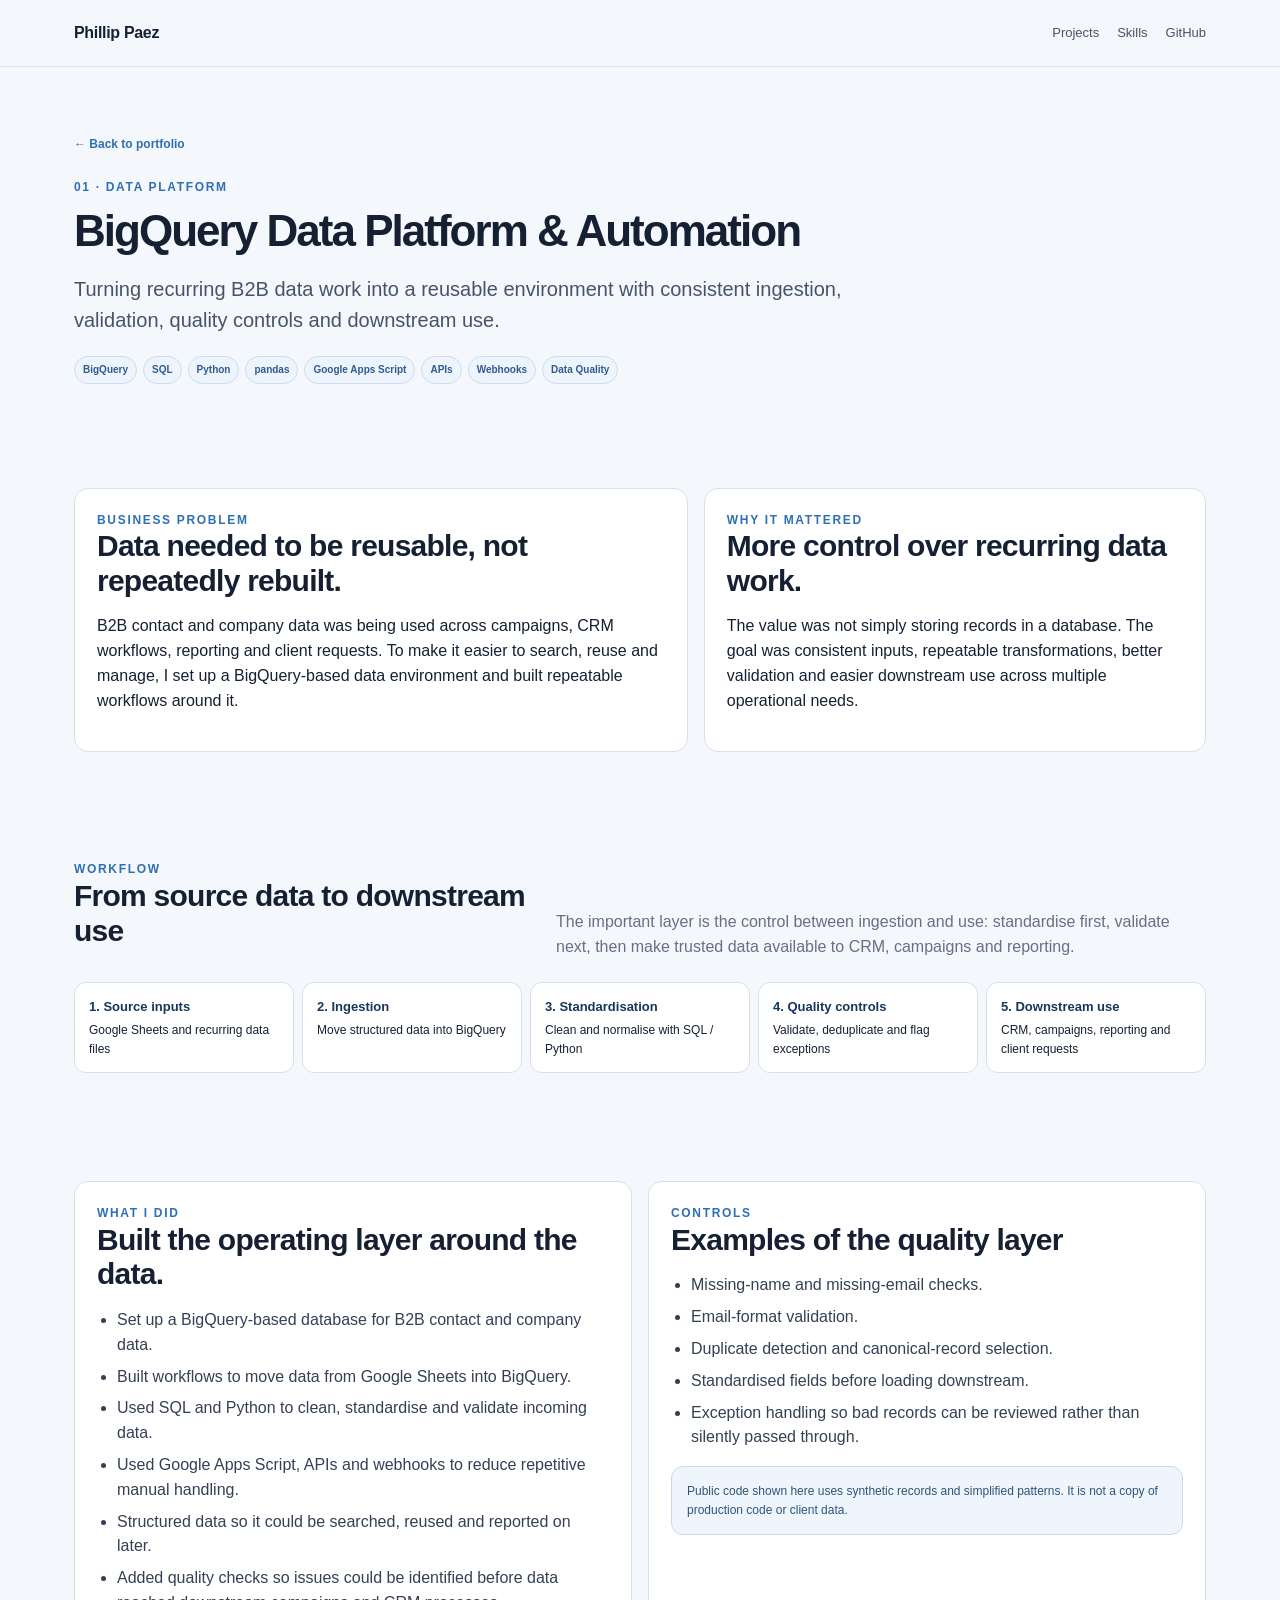
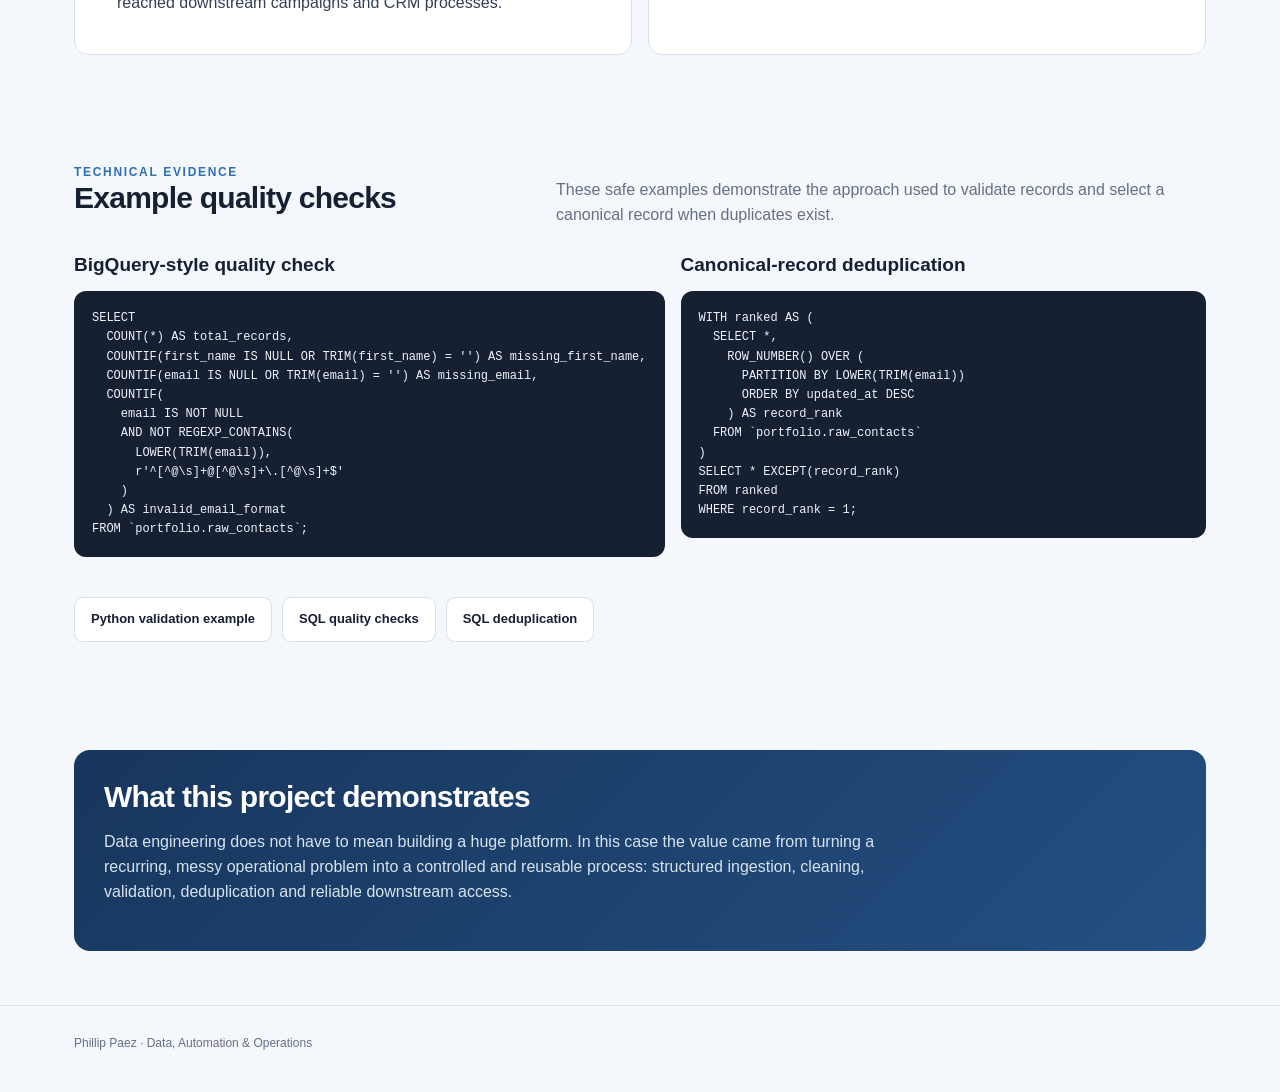
==== projects/bigquery/index.html @ 2ca83b8f "Build unified public data and automation portfolio" ====
<!doctype html><html lang="en"><head><meta charset="utf-8"><meta name="viewport" content="width=device-width,initial-scale=1"><meta name="description" content="BigQuery Data Platform & Automation case study by Phillip Paez."><title>BigQuery Data Platform & Automation | Phillip Paez</title><link rel="stylesheet" href="../../assets/style.css"></head><body><nav class="nav"><div class="wrap nav-inner"><a class="brand" href="../../">Phillip Paez</a><div class="nav-links"><a href="../../#projects">Projects</a><a href="../../#skills">Skills</a><a href="https://github.com/papdiaz-fraxie">GitHub</a></div></div></nav><main><section class="case-hero"><div class="wrap"><a class="back" href="../../">← Back to portfolio</a><div class="eyebrow" style="margin-top:22px">01 · Data Platform</div><h1>BigQuery Data Platform & Automation</h1><p class="lead">Turning recurring B2B data work into a reusable environment with consistent ingestion, validation, quality controls and downstream use.</p><div class="tags"><span class="tag">BigQuery</span><span class="tag">SQL</span><span class="tag">Python</span><span class="tag">pandas</span><span class="tag">Google Apps Script</span><span class="tag">APIs</span><span class="tag">Webhooks</span><span class="tag">Data Quality</span></div></div></section><section class="section"><div class="wrap"><div class="case-grid"><div class="case-card"><div class="eyebrow">Business problem</div><h2>Data needed to be reusable, not repeatedly rebuilt.</h2><p>B2B contact and company data was being used across campaigns, CRM workflows, reporting and client requests. To make it easier to search, reuse and manage, I set up a BigQuery-based data environment and built repeatable workflows around it.</p></div><div class="case-card"><div class="eyebrow">Why it mattered</div><h2>More control over recurring data work.</h2><p>The value was not simply storing records in a database. The goal was consistent inputs, repeatable transformations, better validation and easier downstream use across multiple operational needs.</p></div></div></div></section><section class="section"><div class="wrap"><div class="section-head"><div><div class="eyebrow">Workflow</div><h2>From source data to downstream use</h2></div><p>The important layer is the control between ingestion and use: standardise first, validate next, then make trusted data available to CRM, campaigns and reporting.</p></div><div class="workflow"><div class="step"><b>1. Source inputs</b>Google Sheets and recurring data files</div><div class="step"><b>2. Ingestion</b>Move structured data into BigQuery</div><div class="step"><b>3. Standardisation</b>Clean and normalise with SQL / Python</div><div class="step"><b>4. Quality controls</b>Validate, deduplicate and flag exceptions</div><div class="step"><b>5. Downstream use</b>CRM, campaigns, reporting and client requests</div></div></div></section><section class="section"><div class="wrap"><div class="two-col"><div class="case-card"><div class="eyebrow">What I did</div><h2>Built the operating layer around the data.</h2><ul class="bullets"><li>Set up a BigQuery-based database for B2B contact and company data.</li><li>Built workflows to move data from Google Sheets into BigQuery.</li><li>Used SQL and Python to clean, standardise and validate incoming data.</li><li>Used Google Apps Script, APIs and webhooks to reduce repetitive manual handling.</li><li>Structured data so it could be searched, reused and reported on later.</li><li>Added quality checks so issues could be identified before data reached downstream campaigns and CRM processes.</li></ul></div><div class="case-card"><div class="eyebrow">Controls</div><h2>Examples of the quality layer</h2><ul class="bullets"><li>Missing-name and missing-email checks.</li><li>Email-format validation.</li><li>Duplicate detection and canonical-record selection.</li><li>Standardised fields before loading downstream.</li><li>Exception handling so bad records can be reviewed rather than silently passed through.</li></ul><div class="note">Public code shown here uses synthetic records and simplified patterns. It is not a copy of production code or client data.</div></div></div></div></section><section class="section"><div class="wrap"><div class="section-head"><div><div class="eyebrow">Technical evidence</div><h2>Example quality checks</h2></div><p>These safe examples demonstrate the approach used to validate records and select a canonical record when duplicates exist.</p></div><div class="two-col"><div><h3>BigQuery-style quality check</h3><pre class="codebox">SELECT
  COUNT(*) AS total_records,
  COUNTIF(first_name IS NULL OR TRIM(first_name) = '') AS missing_first_name,
  COUNTIF(email IS NULL OR TRIM(email) = '') AS missing_email,
  COUNTIF(
    email IS NOT NULL
    AND NOT REGEXP_CONTAINS(
      LOWER(TRIM(email)),
      r'^[^@\s]+@[^@\s]+\.[^@\s]+$'
    )
  ) AS invalid_email_format
FROM `portfolio.raw_contacts`;</pre></div><div><h3>Canonical-record deduplication</h3><pre class="codebox">WITH ranked AS (
  SELECT *,
    ROW_NUMBER() OVER (
      PARTITION BY LOWER(TRIM(email))
      ORDER BY updated_at DESC
    ) AS record_rank
  FROM `portfolio.raw_contacts`
)
SELECT * EXCEPT(record_rank)
FROM ranked
WHERE record_rank = 1;</pre></div></div><div class="actions"><a class="btn" href="../../code/bigquery/validate_contacts.py">Python validation example</a><a class="btn" href="../../code/bigquery/quality_checks.sql">SQL quality checks</a><a class="btn" href="../../code/bigquery/deduplication.sql">SQL deduplication</a></div></div></section><section class="section"><div class="wrap"><div class="banner"><h2>What this project demonstrates</h2><p>Data engineering does not have to mean building a huge platform. In this case the value came from turning a recurring, messy operational problem into a controlled and reusable process: structured ingestion, cleaning, validation, deduplication and reliable downstream access.</p></div></div></section></main><footer class="footer"><div class="wrap">Phillip Paez · Data, Automation & Operations</div></footer></body></html>
---- assets/style.css ----
:root{--bg:#f4f7fb;--card:#ffffff;--ink:#152033;--muted:#667085;--line:#d9e0e8;--navy:#17365d;--blue:#2f6fb3;--blue-soft:#edf4fb;--green:#177a5b;--shadow:0 10px 30px rgba(16,24,40,.07)}*{box-sizing:border-box}html{scroll-behavior:smooth}body{margin:0;background:var(--bg);color:var(--ink);font-family:Segoe UI,Inter,Arial,sans-serif;line-height:1.55}a{color:inherit}.wrap{max-width:1180px;margin:0 auto;padding:0 24px}.nav{position:sticky;top:0;z-index:20;background:rgba(244,247,251,.94);backdrop-filter:blur(12px);border-bottom:1px solid rgba(217,224,232,.9)}.nav-inner{height:66px;display:flex;align-items:center;justify-content:space-between;gap:18px}.brand{text-decoration:none;font-weight:800;letter-spacing:-.02em}.nav-links{display:flex;gap:18px;align-items:center;font-size:13px;color:#475467}.nav-links a{text-decoration:none}.nav-links a:hover{color:var(--navy)}.hero{padding:82px 0 54px}.eyebrow{font-size:12px;font-weight:800;letter-spacing:.14em;text-transform:uppercase;color:var(--blue)}h1{font-size:56px;line-height:1.04;letter-spacing:-.045em;margin:12px 0 18px;max-width:880px}h2{font-size:30px;line-height:1.15;letter-spacing:-.025em;margin:0 0 12px}h3{font-size:19px;margin:0 0 8px}.lead{font-size:20px;color:#475467;max-width:830px}.muted{color:var(--muted)}.actions{display:flex;gap:10px;flex-wrap:wrap;margin-top:28px}.btn{display:inline-flex;align-items:center;justify-content:center;gap:8px;padding:11px 16px;border-radius:9px;border:1px solid var(--line);background:#fff;text-decoration:none;font-size:13px;font-weight:750}.btn.primary{background:var(--navy);border-color:var(--navy);color:#fff}.btn:hover{transform:translateY(-1px)}.stats{display:grid;grid-template-columns:repeat(3,1fr);gap:12px;margin:36px 0 0}.stat{background:#fff;border:1px solid var(--line);border-radius:12px;padding:18px}.stat strong{font-size:28px;display:block;letter-spacing:-.03em}.stat span{font-size:12px;color:var(--muted)}.section{padding:54px 0}.section-head{display:flex;justify-content:space-between;gap:24px;align-items:end;margin-bottom:22px}.section-head p{max-width:650px;margin:0;color:var(--muted)}.grid-3{display:grid;grid-template-columns:repeat(3,1fr);gap:16px}.project{background:var(--card);border:1px solid var(--line);border-radius:15px;padding:23px;box-shadow:var(--shadow);display:flex;flex-direction:column;min-height:320px}.project .num{font-size:11px;font-weight:800;color:var(--blue);letter-spacing:.11em}.project p{font-size:14px;color:#475467}.tags{display:flex;gap:6px;flex-wrap:wrap;margin:12px 0 16px}.tag{font-size:10px;font-weight:750;background:var(--blue-soft);color:#315b90;border:1px solid #cedded;border-radius:999px;padding:5px 8px}.project-actions{display:flex;gap:8px;flex-wrap:wrap;margin-top:auto}.card{background:#fff;border:1px solid var(--line);border-radius:14px;padding:22px}.skills{display:grid;grid-template-columns:repeat(4,1fr);gap:12px}.skills h3{font-size:14px}.skills p{font-size:12px;color:var(--muted);margin-bottom:0}.banner{background:linear-gradient(135deg,#17365d,#244f82);color:#fff;border-radius:16px;padding:30px}.banner p{color:#d8e3f0;max-width:780px}.footer{border-top:1px solid var(--line);padding:28px 0 40px;color:var(--muted);font-size:12px}.case-hero{padding:64px 0 34px}.case-hero h1{font-size:44px;max-width:950px}.case-grid{display:grid;grid-template-columns:1.1fr .9fr;gap:16px}.case-card{background:#fff;border:1px solid var(--line);border-radius:14px;padding:22px}.case-card p:first-child{margin-top:0}.workflow{display:grid;grid-template-columns:repeat(5,1fr);gap:8px;margin-top:16px}.step{background:#fff;border:1px solid var(--line);border-radius:12px;padding:14px;font-size:12px}.step b{display:block;color:var(--navy);font-size:13px;margin-bottom:4px}.arrow{display:none}.bullets{padding-left:20px;color:#344054}.bullets li{margin:7px 0}.codebox{background:#172033;color:#eef4fb;border-radius:12px;padding:18px;overflow:auto;font:12px/1.6 Consolas,Monaco,monospace;white-space:pre}.note{background:#eef5fc;border:1px solid #c9daec;color:#315477;border-radius:12px;padding:15px;font-size:12px}.data-table{width:100%;border-collapse:collapse;font-size:13px}.data-table th,.data-table td{padding:9px 10px;border-bottom:1px solid #edf0f3;text-align:left}.data-table th{font-size:11px;color:var(--muted);text-transform:uppercase;letter-spacing:.04em}.data-table td:last-child,.data-table th:last-child{text-align:right}.two-col{display:grid;grid-template-columns:1fr 1fr;gap:16px}.metric-row{display:grid;grid-template-columns:repeat(3,1fr);gap:10px}.metric{border:1px solid var(--line);border-radius:12px;padding:16px;background:#fff}.metric strong{display:block;font-size:25px}.metric span{font-size:11px;color:var(--muted)}details{background:#fff;border:1px solid var(--line);border-radius:12px;padding:14px 16px}summary{cursor:pointer;font-weight:750}.back{font-size:12px;color:var(--blue);text-decoration:none;font-weight:750}.link-list{display:flex;gap:8px;flex-wrap:wrap}@media(max-width:900px){h1{font-size:44px}.grid-3,.skills,.workflow{grid-template-columns:1fr 1fr}.case-grid,.two-col{grid-template-columns:1fr}.stats{grid-template-columns:1fr 1fr 1fr}}@media(max-width:620px){.wrap{padding:0 15px}.nav-links{gap:10px;font-size:11px}.hero{padding:54px 0 36px}h1{font-size:38px}.lead{font-size:17px}.grid-3,.skills,.workflow,.stats,.metric-row{grid-template-columns:1fr}.section{padding:38px 0}.case-hero h1{font-size:35px}.project{min-height:auto}.section-head{display:block}.section-head p{margin-top:8px}}
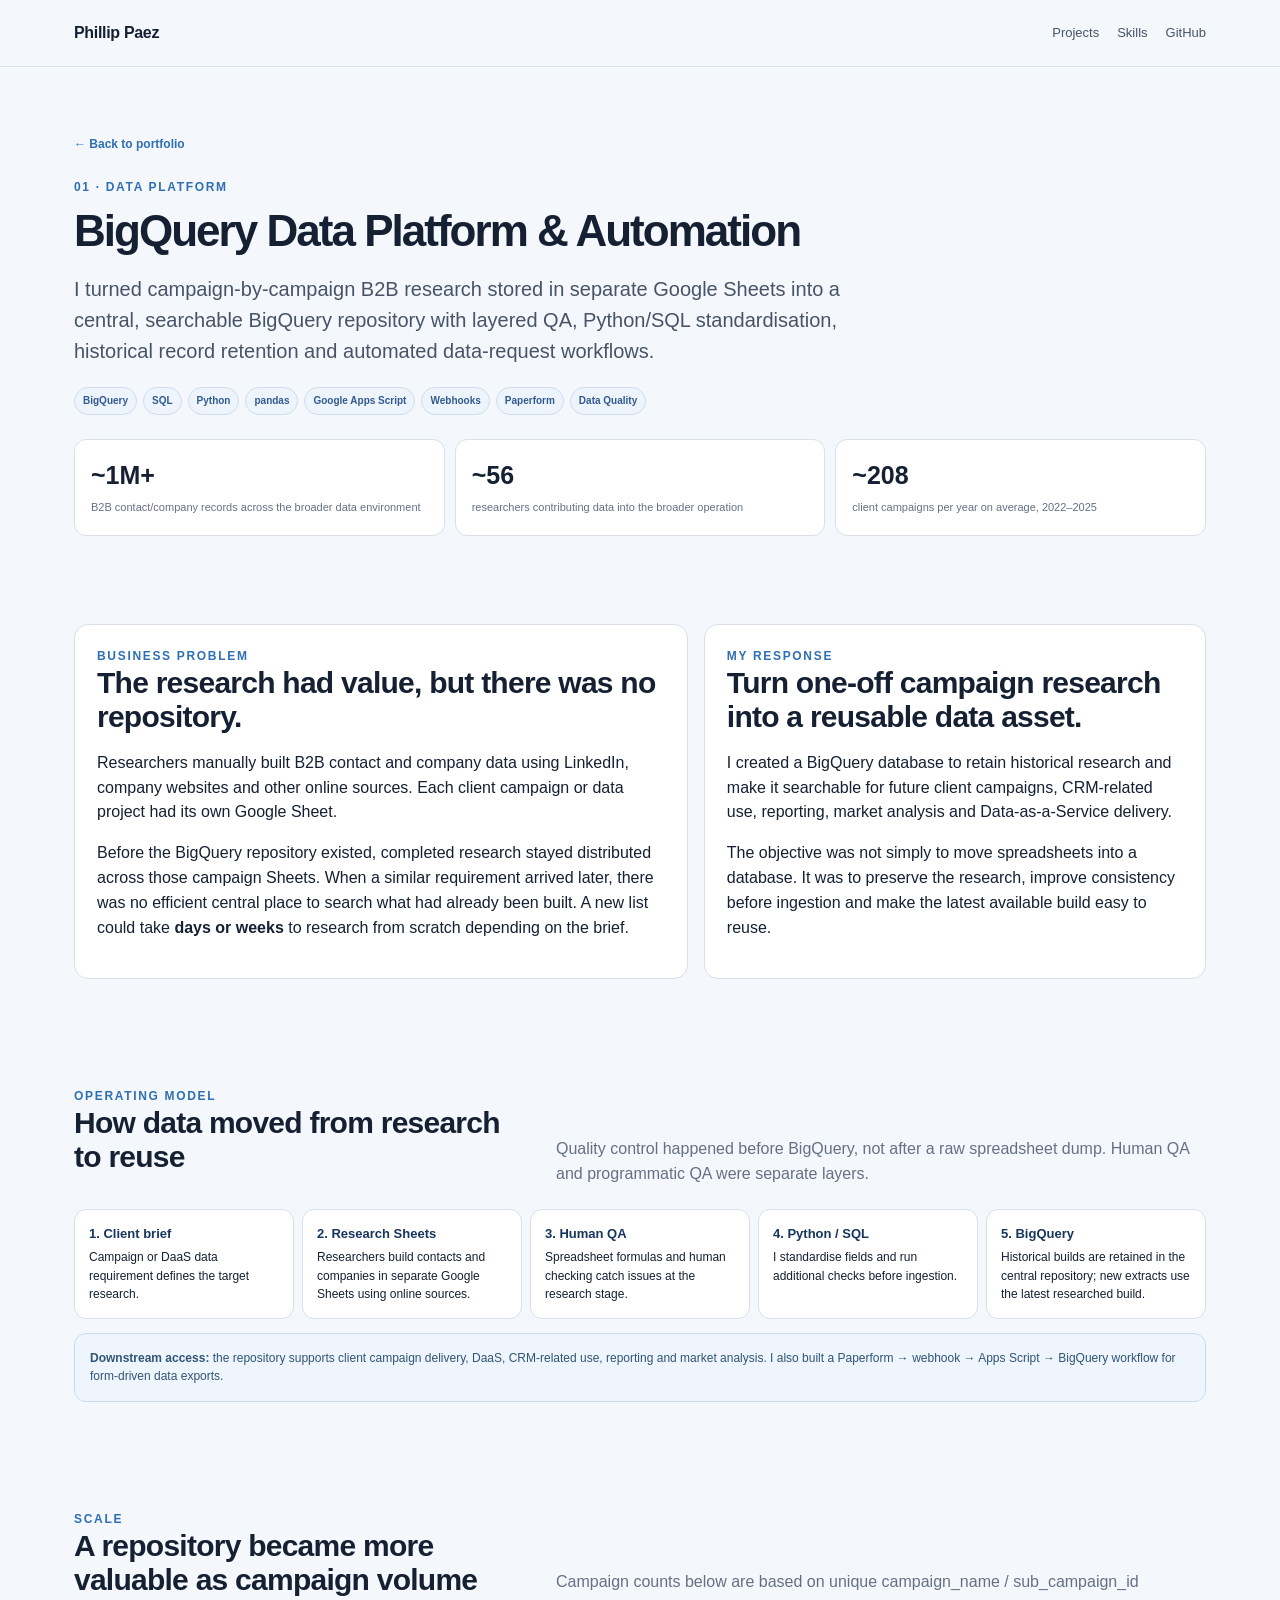
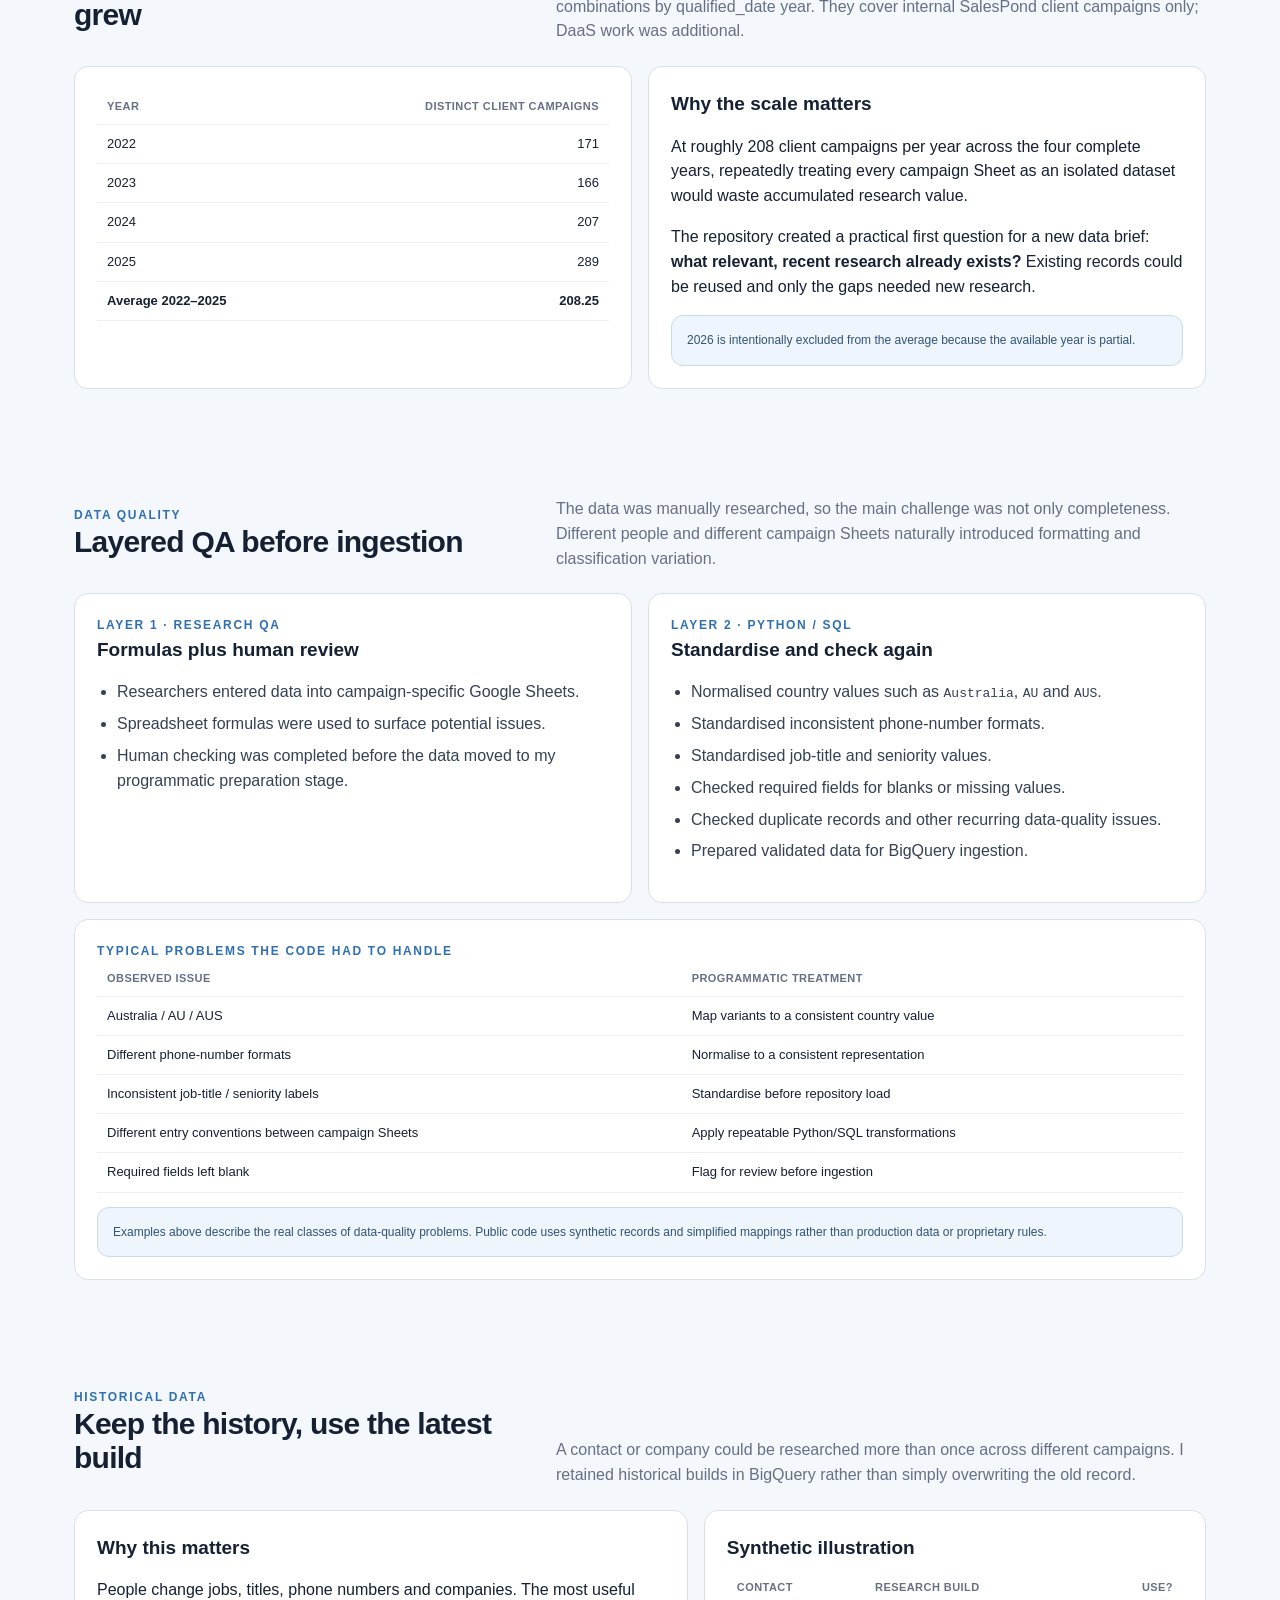
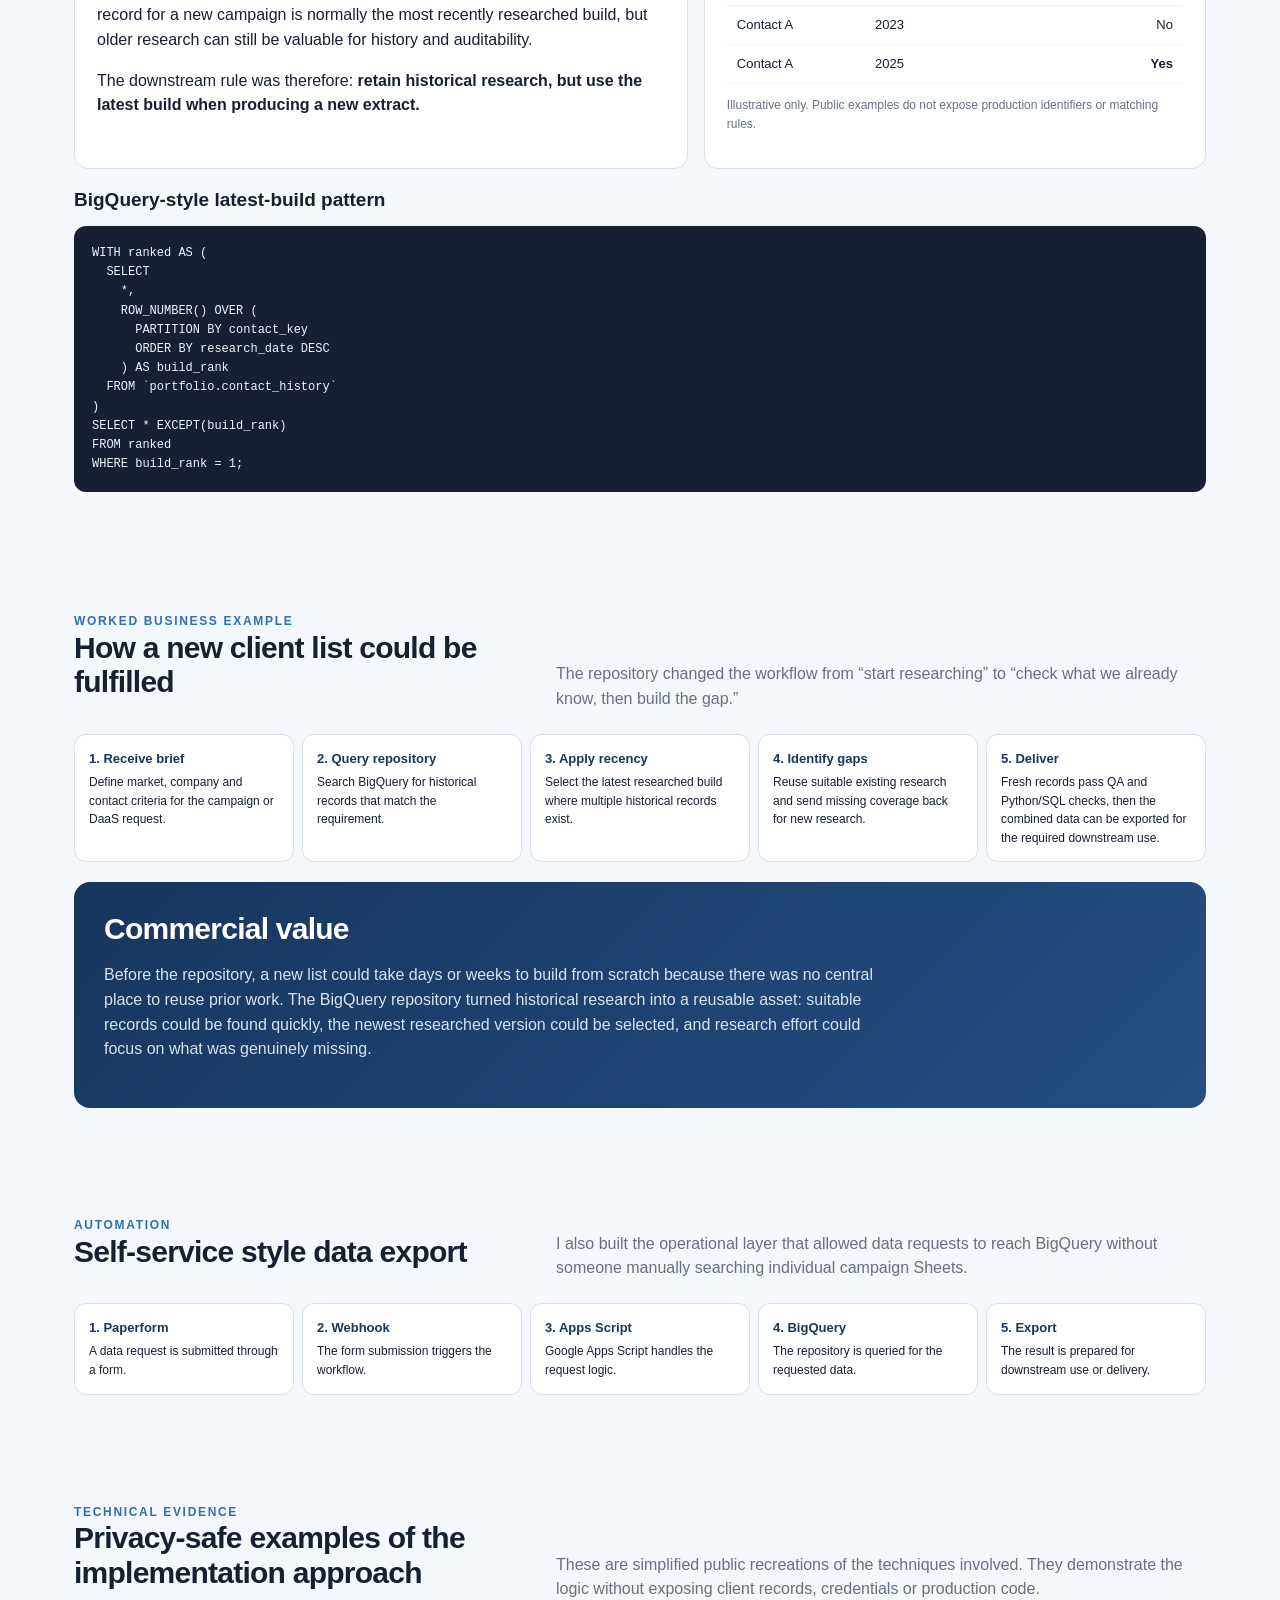
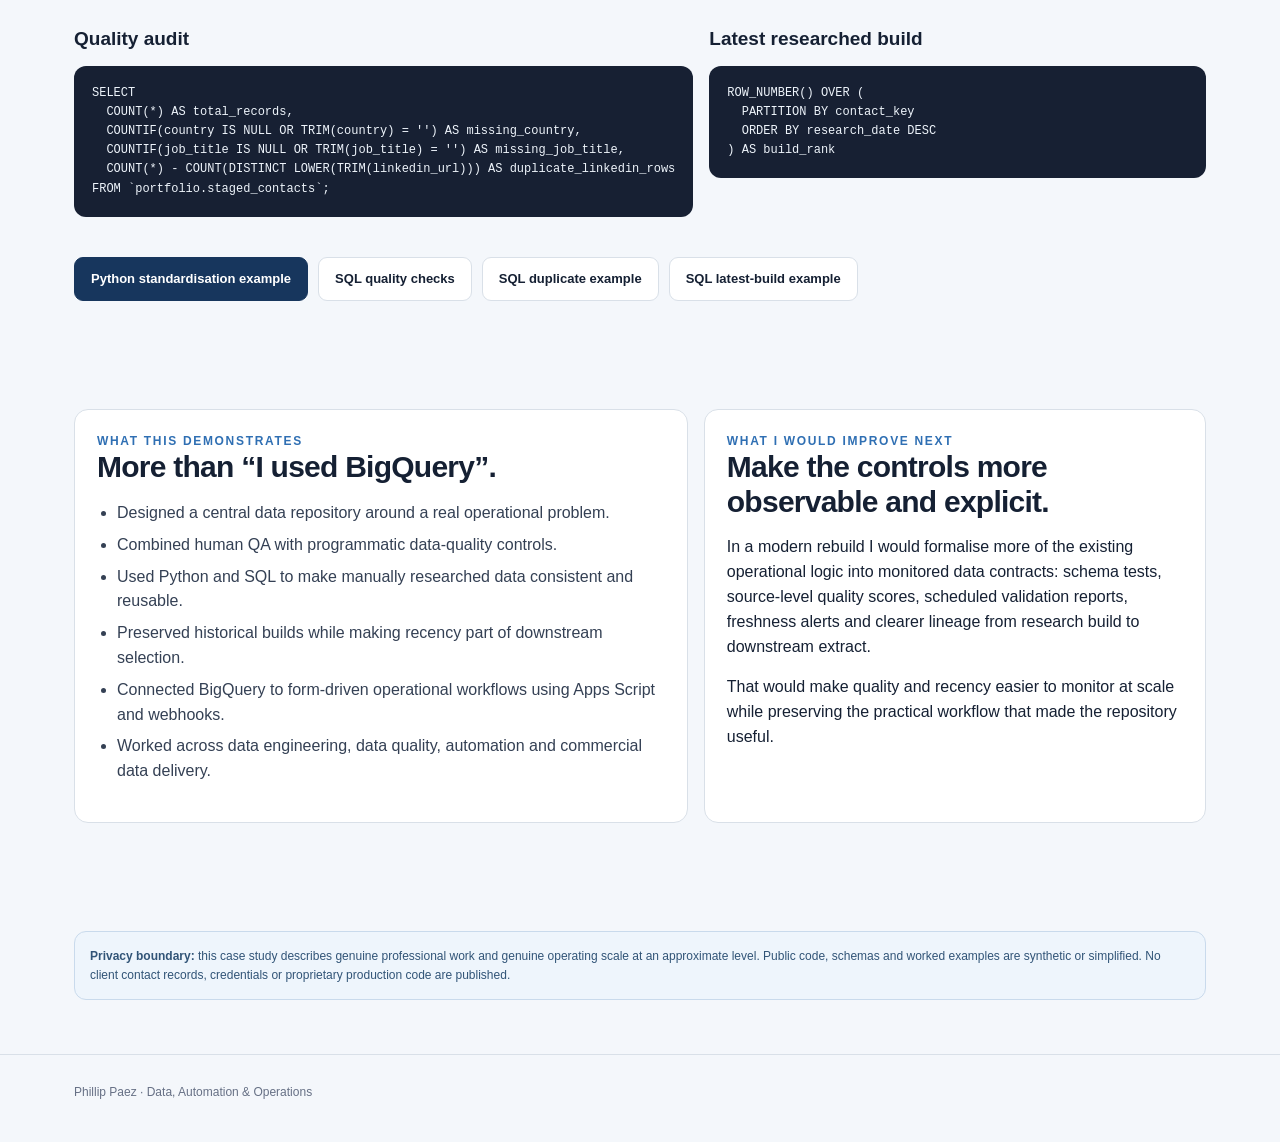
==== commit 43baa14d: "Deepen BigQuery case study with real workflow and scale" ====
--- a/projects/bigquery/index.html
+++ b/projects/bigquery/index.html
@@ -1,22 +1,20 @@
-<!doctype html><html lang="en"><head><meta charset="utf-8"><meta name="viewport" content="width=device-width,initial-scale=1"><meta name="description" content="BigQuery Data Platform & Automation case study by Phillip Paez."><title>BigQuery Data Platform & Automation | Phillip Paez</title><link rel="stylesheet" href="../../assets/style.css"></head><body><nav class="nav"><div class="wrap nav-inner"><a class="brand" href="../../">Phillip Paez</a><div class="nav-links"><a href="../../#projects">Projects</a><a href="../../#skills">Skills</a><a href="https://github.com/papdiaz-fraxie">GitHub</a></div></div></nav><main><section class="case-hero"><div class="wrap"><a class="back" href="../../">← Back to portfolio</a><div class="eyebrow" style="margin-top:22px">01 · Data Platform</div><h1>BigQuery Data Platform & Automation</h1><p class="lead">Turning recurring B2B data work into a reusable environment with consistent ingestion, validation, quality controls and downstream use.</p><div class="tags"><span class="tag">BigQuery</span><span class="tag">SQL</span><span class="tag">Python</span><span class="tag">pandas</span><span class="tag">Google Apps Script</span><span class="tag">APIs</span><span class="tag">Webhooks</span><span class="tag">Data Quality</span></div></div></section><section class="section"><div class="wrap"><div class="case-grid"><div class="case-card"><div class="eyebrow">Business problem</div><h2>Data needed to be reusable, not repeatedly rebuilt.</h2><p>B2B contact and company data was being used across campaigns, CRM workflows, reporting and client requests. To make it easier to search, reuse and manage, I set up a BigQuery-based data environment and built repeatable workflows around it.</p></div><div class="case-card"><div class="eyebrow">Why it mattered</div><h2>More control over recurring data work.</h2><p>The value was not simply storing records in a database. The goal was consistent inputs, repeatable transformations, better validation and easier downstream use across multiple operational needs.</p></div></div></div></section><section class="section"><div class="wrap"><div class="section-head"><div><div class="eyebrow">Workflow</div><h2>From source data to downstream use</h2></div><p>The important layer is the control between ingestion and use: standardise first, validate next, then make trusted data available to CRM, campaigns and reporting.</p></div><div class="workflow"><div class="step"><b>1. Source inputs</b>Google Sheets and recurring data files</div><div class="step"><b>2. Ingestion</b>Move structured data into BigQuery</div><div class="step"><b>3. Standardisation</b>Clean and normalise with SQL / Python</div><div class="step"><b>4. Quality controls</b>Validate, deduplicate and flag exceptions</div><div class="step"><b>5. Downstream use</b>CRM, campaigns, reporting and client requests</div></div></div></section><section class="section"><div class="wrap"><div class="two-col"><div class="case-card"><div class="eyebrow">What I did</div><h2>Built the operating layer around the data.</h2><ul class="bullets"><li>Set up a BigQuery-based database for B2B contact and company data.</li><li>Built workflows to move data from Google Sheets into BigQuery.</li><li>Used SQL and Python to clean, standardise and validate incoming data.</li><li>Used Google Apps Script, APIs and webhooks to reduce repetitive manual handling.</li><li>Structured data so it could be searched, reused and reported on later.</li><li>Added quality checks so issues could be identified before data reached downstream campaigns and CRM processes.</li></ul></div><div class="case-card"><div class="eyebrow">Controls</div><h2>Examples of the quality layer</h2><ul class="bullets"><li>Missing-name and missing-email checks.</li><li>Email-format validation.</li><li>Duplicate detection and canonical-record selection.</li><li>Standardised fields before loading downstream.</li><li>Exception handling so bad records can be reviewed rather than silently passed through.</li></ul><div class="note">Public code shown here uses synthetic records and simplified patterns. It is not a copy of production code or client data.</div></div></div></div></section><section class="section"><div class="wrap"><div class="section-head"><div><div class="eyebrow">Technical evidence</div><h2>Example quality checks</h2></div><p>These safe examples demonstrate the approach used to validate records and select a canonical record when duplicates exist.</p></div><div class="two-col"><div><h3>BigQuery-style quality check</h3><pre class="codebox">SELECT
+<!doctype html><html lang="en"><head><meta charset="utf-8"><meta name="viewport" content="width=device-width,initial-scale=1"><meta name="description" content="BigQuery Data Platform & Automation case study by Phillip Paez: a central B2B data repository supporting roughly 1M+ records, layered QA, latest-build logic and automated data exports."><title>BigQuery Data Platform & Automation | Phillip Paez</title><link rel="stylesheet" href="../../assets/style.css"></head><body><nav class="nav"><div class="wrap nav-inner"><a class="brand" href="../../">Phillip Paez</a><div class="nav-links"><a href="../../#projects">Projects</a><a href="../../#skills">Skills</a><a href="https://github.com/papdiaz-fraxie">GitHub</a></div></div></nav><main><section class="case-hero"><div class="wrap"><a class="back" href="../../">← Back to portfolio</a><div class="eyebrow" style="margin-top:22px">01 · Data Platform</div><h1>BigQuery Data Platform & Automation</h1><p class="lead">I turned campaign-by-campaign B2B research stored in separate Google Sheets into a central, searchable BigQuery repository with layered QA, Python/SQL standardisation, historical record retention and automated data-request workflows.</p><div class="tags"><span class="tag">BigQuery</span><span class="tag">SQL</span><span class="tag">Python</span><span class="tag">pandas</span><span class="tag">Google Apps Script</span><span class="tag">Webhooks</span><span class="tag">Paperform</span><span class="tag">Data Quality</span></div><div class="metric-row" style="margin-top:24px"><div class="metric"><strong>~1M+</strong><span>B2B contact/company records across the broader data environment</span></div><div class="metric"><strong>~56</strong><span>researchers contributing data into the broader operation</span></div><div class="metric"><strong>~208</strong><span>client campaigns per year on average, 2022–2025</span></div></div></div></section><section class="section"><div class="wrap"><div class="case-grid"><div class="case-card"><div class="eyebrow">Business problem</div><h2>The research had value, but there was no repository.</h2><p>Researchers manually built B2B contact and company data using LinkedIn, company websites and other online sources. Each client campaign or data project had its own Google Sheet.</p><p>Before the BigQuery repository existed, completed research stayed distributed across those campaign Sheets. When a similar requirement arrived later, there was no efficient central place to search what had already been built. A new list could take <strong>days or weeks</strong> to research from scratch depending on the brief.</p></div><div class="case-card"><div class="eyebrow">My response</div><h2>Turn one-off campaign research into a reusable data asset.</h2><p>I created a BigQuery database to retain historical research and make it searchable for future client campaigns, CRM-related use, reporting, market analysis and Data-as-a-Service delivery.</p><p>The objective was not simply to move spreadsheets into a database. It was to preserve the research, improve consistency before ingestion and make the latest available build easy to reuse.</p></div></div></div></section><section class="section"><div class="wrap"><div class="section-head"><div><div class="eyebrow">Operating model</div><h2>How data moved from research to reuse</h2></div><p>Quality control happened before BigQuery, not after a raw spreadsheet dump. Human QA and programmatic QA were separate layers.</p></div><div class="workflow"><div class="step"><b>1. Client brief</b>Campaign or DaaS data requirement defines the target research.</div><div class="step"><b>2. Research Sheets</b>Researchers build contacts and companies in separate Google Sheets using online sources.</div><div class="step"><b>3. Human QA</b>Spreadsheet formulas and human checking catch issues at the research stage.</div><div class="step"><b>4. Python / SQL</b>I standardise fields and run additional checks before ingestion.</div><div class="step"><b>5. BigQuery</b>Historical builds are retained in the central repository; new extracts use the latest researched build.</div></div><div class="note" style="margin-top:14px"><strong>Downstream access:</strong> the repository supports client campaign delivery, DaaS, CRM-related use, reporting and market analysis. I also built a Paperform → webhook → Apps Script → BigQuery workflow for form-driven data exports.</div></div></section><section class="section"><div class="wrap"><div class="section-head"><div><div class="eyebrow">Scale</div><h2>A repository became more valuable as campaign volume grew</h2></div><p>Campaign counts below are based on unique campaign_name / sub_campaign_id combinations by qualified_date year. They cover internal SalesPond client campaigns only; DaaS work was additional.</p></div><div class="two-col"><div class="case-card"><table class="data-table"><thead><tr><th>Year</th><th>Distinct client campaigns</th></tr></thead><tbody><tr><td>2022</td><td>171</td></tr><tr><td>2023</td><td>166</td></tr><tr><td>2024</td><td>207</td></tr><tr><td>2025</td><td>289</td></tr><tr><td><strong>Average 2022–2025</strong></td><td><strong>208.25</strong></td></tr></tbody></table></div><div class="case-card"><h3>Why the scale matters</h3><p>At roughly 208 client campaigns per year across the four complete years, repeatedly treating every campaign Sheet as an isolated dataset would waste accumulated research value.</p><p>The repository created a practical first question for a new data brief: <strong>what relevant, recent research already exists?</strong> Existing records could be reused and only the gaps needed new research.</p><div class="note">2026 is intentionally excluded from the average because the available year is partial.</div></div></div></div></section><section class="section"><div class="wrap"><div class="section-head"><div><div class="eyebrow">Data quality</div><h2>Layered QA before ingestion</h2></div><p>The data was manually researched, so the main challenge was not only completeness. Different people and different campaign Sheets naturally introduced formatting and classification variation.</p></div><div class="two-col"><div class="case-card"><div class="eyebrow">Layer 1 · Research QA</div><h3>Formulas plus human review</h3><ul class="bullets"><li>Researchers entered data into campaign-specific Google Sheets.</li><li>Spreadsheet formulas were used to surface potential issues.</li><li>Human checking was completed before the data moved to my programmatic preparation stage.</li></ul></div><div class="case-card"><div class="eyebrow">Layer 2 · Python / SQL</div><h3>Standardise and check again</h3><ul class="bullets"><li>Normalised country values such as <code>Australia</code>, <code>AU</code> and <code>AUS</code>.</li><li>Standardised inconsistent phone-number formats.</li><li>Standardised job-title and seniority values.</li><li>Checked required fields for blanks or missing values.</li><li>Checked duplicate records and other recurring data-quality issues.</li><li>Prepared validated data for BigQuery ingestion.</li></ul></div></div><div class="case-card" style="margin-top:16px"><div class="eyebrow">Typical problems the code had to handle</div><table class="data-table"><thead><tr><th>Observed issue</th><th style="text-align:left">Programmatic treatment</th></tr></thead><tbody><tr><td>Australia / AU / AUS</td><td style="text-align:left">Map variants to a consistent country value</td></tr><tr><td>Different phone-number formats</td><td style="text-align:left">Normalise to a consistent representation</td></tr><tr><td>Inconsistent job-title / seniority labels</td><td style="text-align:left">Standardise before repository load</td></tr><tr><td>Different entry conventions between campaign Sheets</td><td style="text-align:left">Apply repeatable Python/SQL transformations</td></tr><tr><td>Required fields left blank</td><td style="text-align:left">Flag for review before ingestion</td></tr></tbody></table><div class="note" style="margin-top:14px">Examples above describe the real classes of data-quality problems. Public code uses synthetic records and simplified mappings rather than production data or proprietary rules.</div></div></div></section><section class="section"><div class="wrap"><div class="section-head"><div><div class="eyebrow">Historical data</div><h2>Keep the history, use the latest build</h2></div><p>A contact or company could be researched more than once across different campaigns. I retained historical builds in BigQuery rather than simply overwriting the old record.</p></div><div class="case-grid"><div class="case-card"><h3>Why this matters</h3><p>People change jobs, titles, phone numbers and companies. The most useful record for a new campaign is normally the most recently researched build, but older research can still be valuable for history and auditability.</p><p>The downstream rule was therefore: <strong>retain historical research, but use the latest build when producing a new extract.</strong></p></div><div class="case-card"><h3>Synthetic illustration</h3><table class="data-table"><thead><tr><th>Contact</th><th>Research build</th><th>Use?</th></tr></thead><tbody><tr><td>Contact A</td><td>2023</td><td>No</td></tr><tr><td>Contact A</td><td>2025</td><td><strong>Yes</strong></td></tr></tbody></table><p class="muted" style="font-size:12px">Illustrative only. Public examples do not expose production identifiers or matching rules.</p></div></div><div style="margin-top:16px"><h3>BigQuery-style latest-build pattern</h3><pre class="codebox">WITH ranked AS (
+  SELECT
+    *,
+    ROW_NUMBER() OVER (
+      PARTITION BY contact_key
+      ORDER BY research_date DESC
+    ) AS build_rank
+  FROM `portfolio.contact_history`
+)
+SELECT * EXCEPT(build_rank)
+FROM ranked
+WHERE build_rank = 1;</pre></div></div></section><section class="section"><div class="wrap"><div class="section-head"><div><div class="eyebrow">Worked business example</div><h2>How a new client list could be fulfilled</h2></div><p>The repository changed the workflow from “start researching” to “check what we already know, then build the gap.”</p></div><div class="workflow"><div class="step"><b>1. Receive brief</b>Define market, company and contact criteria for the campaign or DaaS request.</div><div class="step"><b>2. Query repository</b>Search BigQuery for historical records that match the requirement.</div><div class="step"><b>3. Apply recency</b>Select the latest researched build where multiple historical records exist.</div><div class="step"><b>4. Identify gaps</b>Reuse suitable existing research and send missing coverage back for new research.</div><div class="step"><b>5. Deliver</b>Fresh records pass QA and Python/SQL checks, then the combined data can be exported for the required downstream use.</div></div><div class="banner" style="margin-top:20px"><h2>Commercial value</h2><p>Before the repository, a new list could take days or weeks to build from scratch because there was no central place to reuse prior work. The BigQuery repository turned historical research into a reusable asset: suitable records could be found quickly, the newest researched version could be selected, and research effort could focus on what was genuinely missing.</p></div></div></section><section class="section"><div class="wrap"><div class="section-head"><div><div class="eyebrow">Automation</div><h2>Self-service style data export</h2></div><p>I also built the operational layer that allowed data requests to reach BigQuery without someone manually searching individual campaign Sheets.</p></div><div class="workflow"><div class="step"><b>1. Paperform</b>A data request is submitted through a form.</div><div class="step"><b>2. Webhook</b>The form submission triggers the workflow.</div><div class="step"><b>3. Apps Script</b>Google Apps Script handles the request logic.</div><div class="step"><b>4. BigQuery</b>The repository is queried for the requested data.</div><div class="step"><b>5. Export</b>The result is prepared for downstream use or delivery.</div></div></div></section><section class="section"><div class="wrap"><div class="section-head"><div><div class="eyebrow">Technical evidence</div><h2>Privacy-safe examples of the implementation approach</h2></div><p>These are simplified public recreations of the techniques involved. They demonstrate the logic without exposing client records, credentials or production code.</p></div><div class="two-col"><div><h3>Quality audit</h3><pre class="codebox">SELECT
   COUNT(*) AS total_records,
-  COUNTIF(first_name IS NULL OR TRIM(first_name) = '') AS missing_first_name,
-  COUNTIF(email IS NULL OR TRIM(email) = '') AS missing_email,
-  COUNTIF(
-    email IS NOT NULL
-    AND NOT REGEXP_CONTAINS(
-      LOWER(TRIM(email)),
-      r'^[^@\s]+@[^@\s]+\.[^@\s]+$'
-    )
-  ) AS invalid_email_format
-FROM `portfolio.raw_contacts`;</pre></div><div><h3>Canonical-record deduplication</h3><pre class="codebox">WITH ranked AS (
-  SELECT *,
-    ROW_NUMBER() OVER (
-      PARTITION BY LOWER(TRIM(email))
-      ORDER BY updated_at DESC
-    ) AS record_rank
-  FROM `portfolio.raw_contacts`
-)
-SELECT * EXCEPT(record_rank)
-FROM ranked
-WHERE record_rank = 1;</pre></div></div><div class="actions"><a class="btn" href="../../code/bigquery/validate_contacts.py">Python validation example</a><a class="btn" href="../../code/bigquery/quality_checks.sql">SQL quality checks</a><a class="btn" href="../../code/bigquery/deduplication.sql">SQL deduplication</a></div></div></section><section class="section"><div class="wrap"><div class="banner"><h2>What this project demonstrates</h2><p>Data engineering does not have to mean building a huge platform. In this case the value came from turning a recurring, messy operational problem into a controlled and reusable process: structured ingestion, cleaning, validation, deduplication and reliable downstream access.</p></div></div></section></main><footer class="footer"><div class="wrap">Phillip Paez · Data, Automation & Operations</div></footer></body></html>+  COUNTIF(country IS NULL OR TRIM(country) = '') AS missing_country,
+  COUNTIF(job_title IS NULL OR TRIM(job_title) = '') AS missing_job_title,
+  COUNT(*) - COUNT(DISTINCT LOWER(TRIM(linkedin_url))) AS duplicate_linkedin_rows
+FROM `portfolio.staged_contacts`;</pre></div><div><h3>Latest researched build</h3><pre class="codebox">ROW_NUMBER() OVER (
+  PARTITION BY contact_key
+  ORDER BY research_date DESC
+) AS build_rank</pre></div></div><div class="actions"><a class="btn primary" href="../../code/bigquery/validate_contacts.py">Python standardisation example</a><a class="btn" href="../../code/bigquery/quality_checks.sql">SQL quality checks</a><a class="btn" href="../../code/bigquery/deduplication.sql">SQL duplicate example</a><a class="btn" href="../../code/bigquery/latest_build.sql">SQL latest-build example</a></div></div></section><section class="section"><div class="wrap"><div class="case-grid"><div class="case-card"><div class="eyebrow">What this demonstrates</div><h2>More than “I used BigQuery”.</h2><ul class="bullets"><li>Designed a central data repository around a real operational problem.</li><li>Combined human QA with programmatic data-quality controls.</li><li>Used Python and SQL to make manually researched data consistent and reusable.</li><li>Preserved historical builds while making recency part of downstream selection.</li><li>Connected BigQuery to form-driven operational workflows using Apps Script and webhooks.</li><li>Worked across data engineering, data quality, automation and commercial data delivery.</li></ul></div><div class="case-card"><div class="eyebrow">What I would improve next</div><h2>Make the controls more observable and explicit.</h2><p>In a modern rebuild I would formalise more of the existing operational logic into monitored data contracts: schema tests, source-level quality scores, scheduled validation reports, freshness alerts and clearer lineage from research build to downstream extract.</p><p>That would make quality and recency easier to monitor at scale while preserving the practical workflow that made the repository useful.</p></div></div></div></section><section class="section"><div class="wrap"><div class="note"><strong>Privacy boundary:</strong> this case study describes genuine professional work and genuine operating scale at an approximate level. Public code, schemas and worked examples are synthetic or simplified. No client contact records, credentials or proprietary production code are published.</div></div></section></main><footer class="footer"><div class="wrap">Phillip Paez · Data, Automation & Operations</div></footer></body></html>
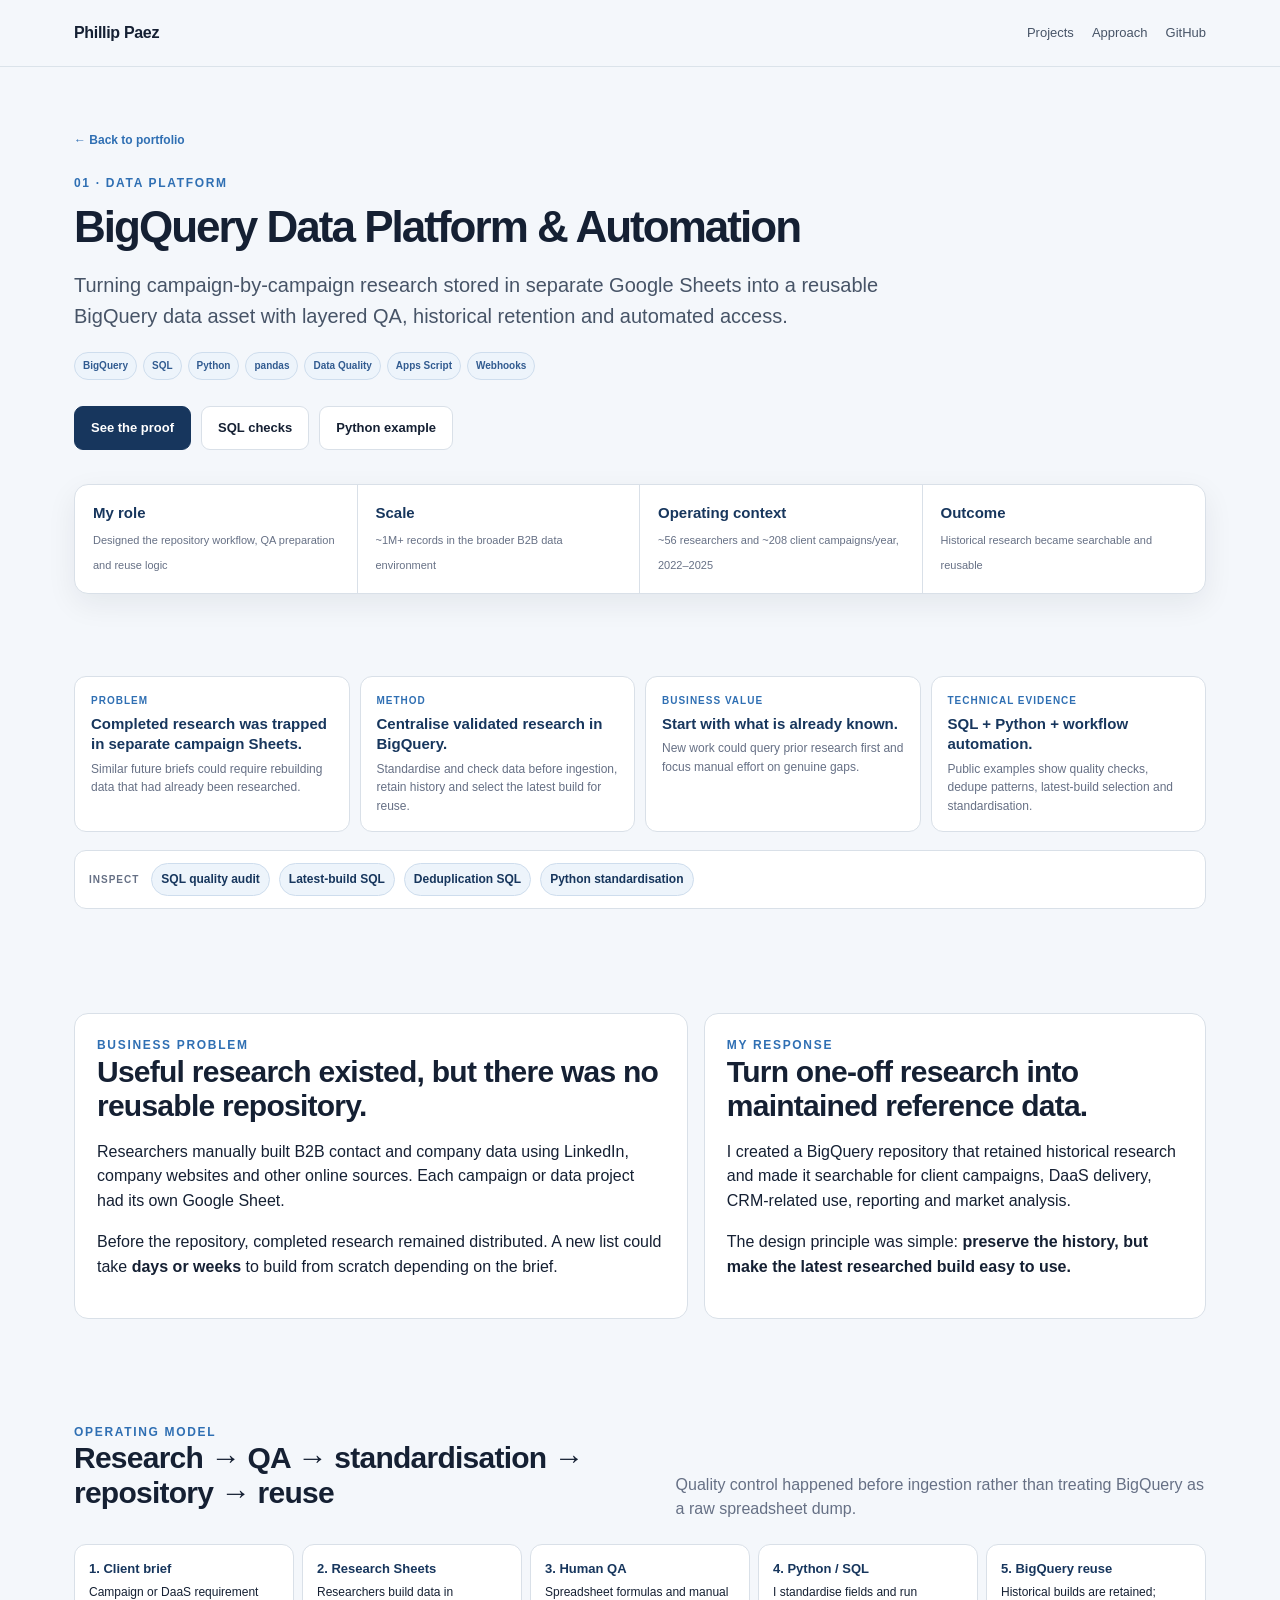
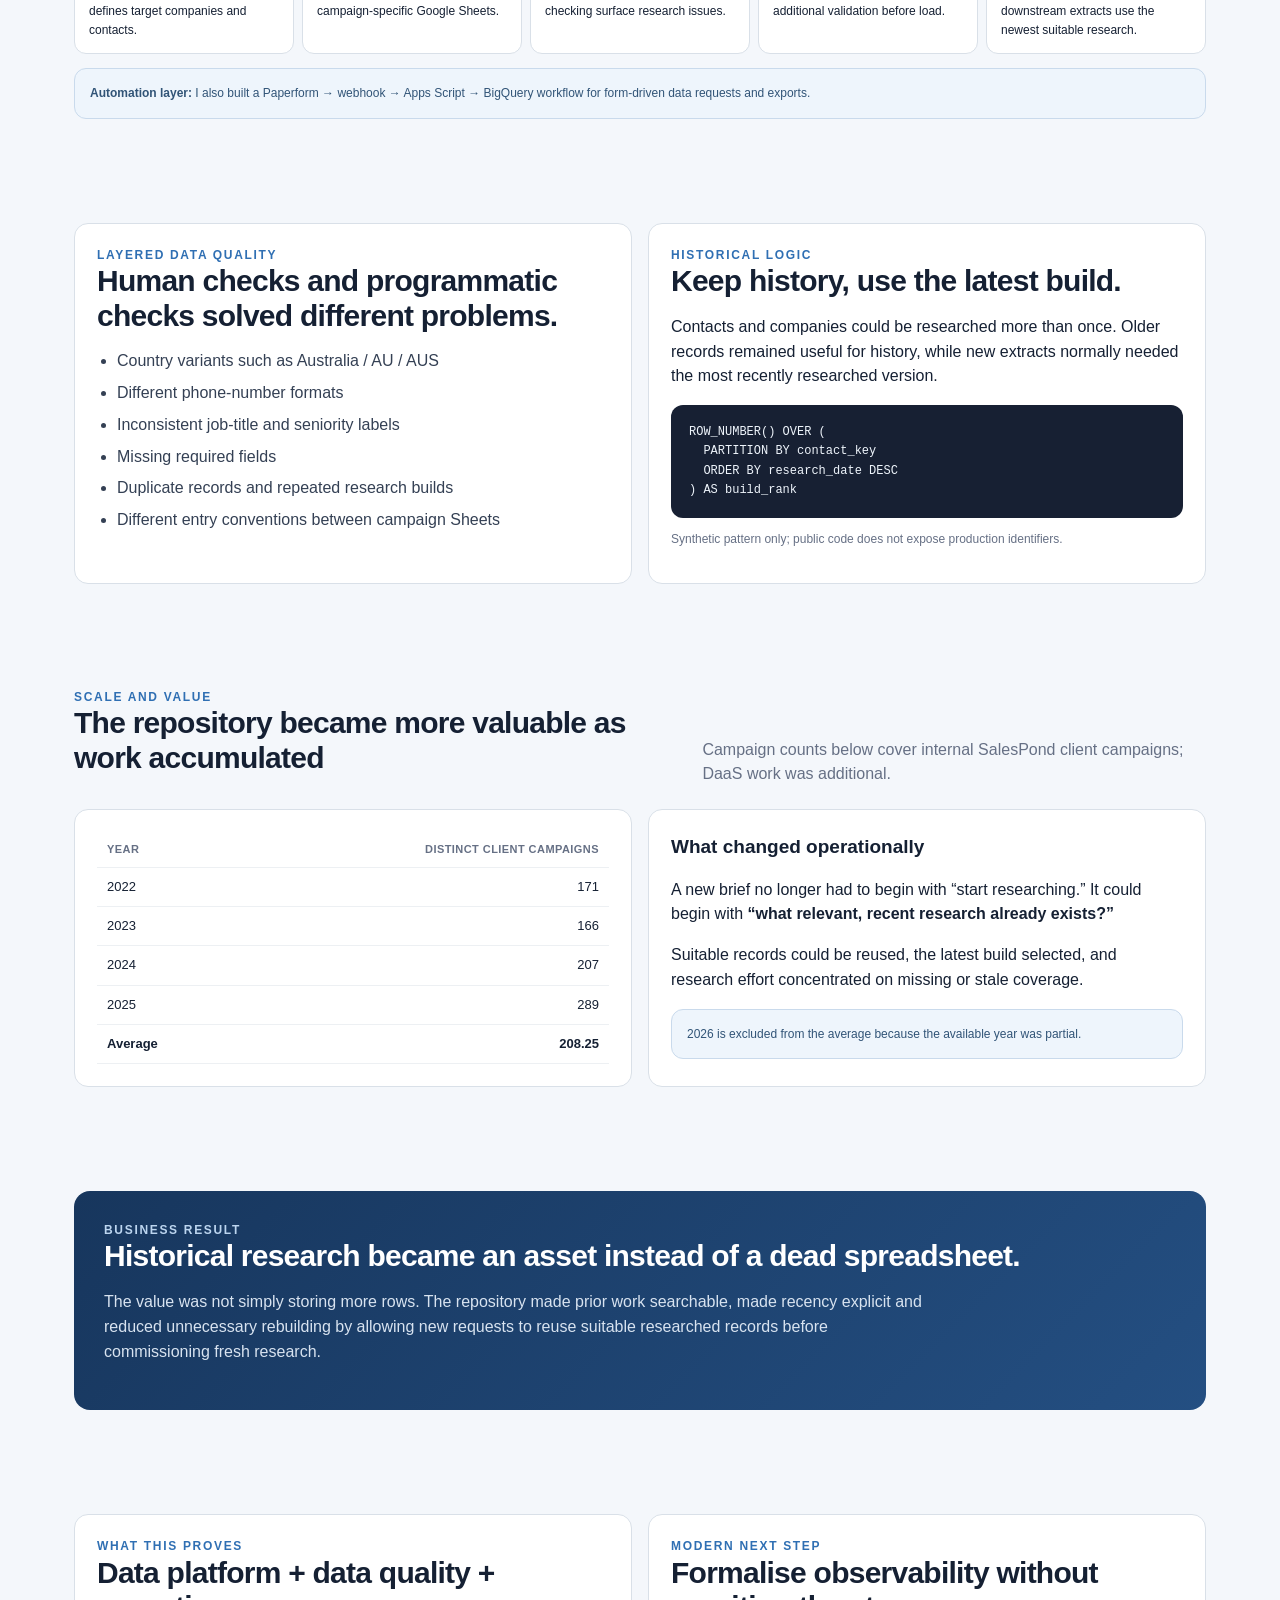
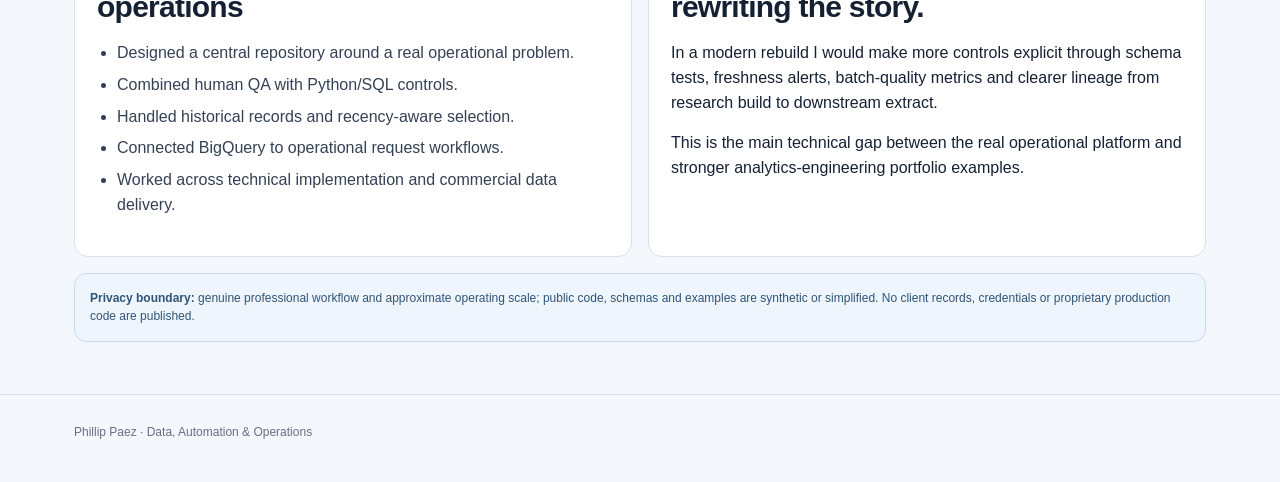
==== commit c933ff9d: "Reframe BigQuery case study around role result and proof" ====
--- a/projects/bigquery/index.html
+++ b/projects/bigquery/index.html
@@ -1,20 +1,4 @@
-<!doctype html><html lang="en"><head><meta charset="utf-8"><meta name="viewport" content="width=device-width,initial-scale=1"><meta name="description" content="BigQuery Data Platform & Automation case study by Phillip Paez: a central B2B data repository supporting roughly 1M+ records, layered QA, latest-build logic and automated data exports."><title>BigQuery Data Platform & Automation | Phillip Paez</title><link rel="stylesheet" href="../../assets/style.css"></head><body><nav class="nav"><div class="wrap nav-inner"><a class="brand" href="../../">Phillip Paez</a><div class="nav-links"><a href="../../#projects">Projects</a><a href="../../#skills">Skills</a><a href="https://github.com/papdiaz-fraxie">GitHub</a></div></div></nav><main><section class="case-hero"><div class="wrap"><a class="back" href="../../">← Back to portfolio</a><div class="eyebrow" style="margin-top:22px">01 · Data Platform</div><h1>BigQuery Data Platform & Automation</h1><p class="lead">I turned campaign-by-campaign B2B research stored in separate Google Sheets into a central, searchable BigQuery repository with layered QA, Python/SQL standardisation, historical record retention and automated data-request workflows.</p><div class="tags"><span class="tag">BigQuery</span><span class="tag">SQL</span><span class="tag">Python</span><span class="tag">pandas</span><span class="tag">Google Apps Script</span><span class="tag">Webhooks</span><span class="tag">Paperform</span><span class="tag">Data Quality</span></div><div class="metric-row" style="margin-top:24px"><div class="metric"><strong>~1M+</strong><span>B2B contact/company records across the broader data environment</span></div><div class="metric"><strong>~56</strong><span>researchers contributing data into the broader operation</span></div><div class="metric"><strong>~208</strong><span>client campaigns per year on average, 2022–2025</span></div></div></div></section><section class="section"><div class="wrap"><div class="case-grid"><div class="case-card"><div class="eyebrow">Business problem</div><h2>The research had value, but there was no repository.</h2><p>Researchers manually built B2B contact and company data using LinkedIn, company websites and other online sources. Each client campaign or data project had its own Google Sheet.</p><p>Before the BigQuery repository existed, completed research stayed distributed across those campaign Sheets. When a similar requirement arrived later, there was no efficient central place to search what had already been built. A new list could take <strong>days or weeks</strong> to research from scratch depending on the brief.</p></div><div class="case-card"><div class="eyebrow">My response</div><h2>Turn one-off campaign research into a reusable data asset.</h2><p>I created a BigQuery database to retain historical research and make it searchable for future client campaigns, CRM-related use, reporting, market analysis and Data-as-a-Service delivery.</p><p>The objective was not simply to move spreadsheets into a database. It was to preserve the research, improve consistency before ingestion and make the latest available build easy to reuse.</p></div></div></div></section><section class="section"><div class="wrap"><div class="section-head"><div><div class="eyebrow">Operating model</div><h2>How data moved from research to reuse</h2></div><p>Quality control happened before BigQuery, not after a raw spreadsheet dump. Human QA and programmatic QA were separate layers.</p></div><div class="workflow"><div class="step"><b>1. Client brief</b>Campaign or DaaS data requirement defines the target research.</div><div class="step"><b>2. Research Sheets</b>Researchers build contacts and companies in separate Google Sheets using online sources.</div><div class="step"><b>3. Human QA</b>Spreadsheet formulas and human checking catch issues at the research stage.</div><div class="step"><b>4. Python / SQL</b>I standardise fields and run additional checks before ingestion.</div><div class="step"><b>5. BigQuery</b>Historical builds are retained in the central repository; new extracts use the latest researched build.</div></div><div class="note" style="margin-top:14px"><strong>Downstream access:</strong> the repository supports client campaign delivery, DaaS, CRM-related use, reporting and market analysis. I also built a Paperform → webhook → Apps Script → BigQuery workflow for form-driven data exports.</div></div></section><section class="section"><div class="wrap"><div class="section-head"><div><div class="eyebrow">Scale</div><h2>A repository became more valuable as campaign volume grew</h2></div><p>Campaign counts below are based on unique campaign_name / sub_campaign_id combinations by qualified_date year. They cover internal SalesPond client campaigns only; DaaS work was additional.</p></div><div class="two-col"><div class="case-card"><table class="data-table"><thead><tr><th>Year</th><th>Distinct client campaigns</th></tr></thead><tbody><tr><td>2022</td><td>171</td></tr><tr><td>2023</td><td>166</td></tr><tr><td>2024</td><td>207</td></tr><tr><td>2025</td><td>289</td></tr><tr><td><strong>Average 2022–2025</strong></td><td><strong>208.25</strong></td></tr></tbody></table></div><div class="case-card"><h3>Why the scale matters</h3><p>At roughly 208 client campaigns per year across the four complete years, repeatedly treating every campaign Sheet as an isolated dataset would waste accumulated research value.</p><p>The repository created a practical first question for a new data brief: <strong>what relevant, recent research already exists?</strong> Existing records could be reused and only the gaps needed new research.</p><div class="note">2026 is intentionally excluded from the average because the available year is partial.</div></div></div></div></section><section class="section"><div class="wrap"><div class="section-head"><div><div class="eyebrow">Data quality</div><h2>Layered QA before ingestion</h2></div><p>The data was manually researched, so the main challenge was not only completeness. Different people and different campaign Sheets naturally introduced formatting and classification variation.</p></div><div class="two-col"><div class="case-card"><div class="eyebrow">Layer 1 · Research QA</div><h3>Formulas plus human review</h3><ul class="bullets"><li>Researchers entered data into campaign-specific Google Sheets.</li><li>Spreadsheet formulas were used to surface potential issues.</li><li>Human checking was completed before the data moved to my programmatic preparation stage.</li></ul></div><div class="case-card"><div class="eyebrow">Layer 2 · Python / SQL</div><h3>Standardise and check again</h3><ul class="bullets"><li>Normalised country values such as <code>Australia</code>, <code>AU</code> and <code>AUS</code>.</li><li>Standardised inconsistent phone-number formats.</li><li>Standardised job-title and seniority values.</li><li>Checked required fields for blanks or missing values.</li><li>Checked duplicate records and other recurring data-quality issues.</li><li>Prepared validated data for BigQuery ingestion.</li></ul></div></div><div class="case-card" style="margin-top:16px"><div class="eyebrow">Typical problems the code had to handle</div><table class="data-table"><thead><tr><th>Observed issue</th><th style="text-align:left">Programmatic treatment</th></tr></thead><tbody><tr><td>Australia / AU / AUS</td><td style="text-align:left">Map variants to a consistent country value</td></tr><tr><td>Different phone-number formats</td><td style="text-align:left">Normalise to a consistent representation</td></tr><tr><td>Inconsistent job-title / seniority labels</td><td style="text-align:left">Standardise before repository load</td></tr><tr><td>Different entry conventions between campaign Sheets</td><td style="text-align:left">Apply repeatable Python/SQL transformations</td></tr><tr><td>Required fields left blank</td><td style="text-align:left">Flag for review before ingestion</td></tr></tbody></table><div class="note" style="margin-top:14px">Examples above describe the real classes of data-quality problems. Public code uses synthetic records and simplified mappings rather than production data or proprietary rules.</div></div></div></section><section class="section"><div class="wrap"><div class="section-head"><div><div class="eyebrow">Historical data</div><h2>Keep the history, use the latest build</h2></div><p>A contact or company could be researched more than once across different campaigns. I retained historical builds in BigQuery rather than simply overwriting the old record.</p></div><div class="case-grid"><div class="case-card"><h3>Why this matters</h3><p>People change jobs, titles, phone numbers and companies. The most useful record for a new campaign is normally the most recently researched build, but older research can still be valuable for history and auditability.</p><p>The downstream rule was therefore: <strong>retain historical research, but use the latest build when producing a new extract.</strong></p></div><div class="case-card"><h3>Synthetic illustration</h3><table class="data-table"><thead><tr><th>Contact</th><th>Research build</th><th>Use?</th></tr></thead><tbody><tr><td>Contact A</td><td>2023</td><td>No</td></tr><tr><td>Contact A</td><td>2025</td><td><strong>Yes</strong></td></tr></tbody></table><p class="muted" style="font-size:12px">Illustrative only. Public examples do not expose production identifiers or matching rules.</p></div></div><div style="margin-top:16px"><h3>BigQuery-style latest-build pattern</h3><pre class="codebox">WITH ranked AS (
-  SELECT
-    *,
-    ROW_NUMBER() OVER (
-      PARTITION BY contact_key
-      ORDER BY research_date DESC
-    ) AS build_rank
-  FROM `portfolio.contact_history`
-)
-SELECT * EXCEPT(build_rank)
-FROM ranked
-WHERE build_rank = 1;</pre></div></div></section><section class="section"><div class="wrap"><div class="section-head"><div><div class="eyebrow">Worked business example</div><h2>How a new client list could be fulfilled</h2></div><p>The repository changed the workflow from “start researching” to “check what we already know, then build the gap.”</p></div><div class="workflow"><div class="step"><b>1. Receive brief</b>Define market, company and contact criteria for the campaign or DaaS request.</div><div class="step"><b>2. Query repository</b>Search BigQuery for historical records that match the requirement.</div><div class="step"><b>3. Apply recency</b>Select the latest researched build where multiple historical records exist.</div><div class="step"><b>4. Identify gaps</b>Reuse suitable existing research and send missing coverage back for new research.</div><div class="step"><b>5. Deliver</b>Fresh records pass QA and Python/SQL checks, then the combined data can be exported for the required downstream use.</div></div><div class="banner" style="margin-top:20px"><h2>Commercial value</h2><p>Before the repository, a new list could take days or weeks to build from scratch because there was no central place to reuse prior work. The BigQuery repository turned historical research into a reusable asset: suitable records could be found quickly, the newest researched version could be selected, and research effort could focus on what was genuinely missing.</p></div></div></section><section class="section"><div class="wrap"><div class="section-head"><div><div class="eyebrow">Automation</div><h2>Self-service style data export</h2></div><p>I also built the operational layer that allowed data requests to reach BigQuery without someone manually searching individual campaign Sheets.</p></div><div class="workflow"><div class="step"><b>1. Paperform</b>A data request is submitted through a form.</div><div class="step"><b>2. Webhook</b>The form submission triggers the workflow.</div><div class="step"><b>3. Apps Script</b>Google Apps Script handles the request logic.</div><div class="step"><b>4. BigQuery</b>The repository is queried for the requested data.</div><div class="step"><b>5. Export</b>The result is prepared for downstream use or delivery.</div></div></div></section><section class="section"><div class="wrap"><div class="section-head"><div><div class="eyebrow">Technical evidence</div><h2>Privacy-safe examples of the implementation approach</h2></div><p>These are simplified public recreations of the techniques involved. They demonstrate the logic without exposing client records, credentials or production code.</p></div><div class="two-col"><div><h3>Quality audit</h3><pre class="codebox">SELECT
-  COUNT(*) AS total_records,
-  COUNTIF(country IS NULL OR TRIM(country) = '') AS missing_country,
-  COUNTIF(job_title IS NULL OR TRIM(job_title) = '') AS missing_job_title,
-  COUNT(*) - COUNT(DISTINCT LOWER(TRIM(linkedin_url))) AS duplicate_linkedin_rows
-FROM `portfolio.staged_contacts`;</pre></div><div><h3>Latest researched build</h3><pre class="codebox">ROW_NUMBER() OVER (
+<!doctype html><html lang="en"><head><meta charset="utf-8"><meta name="viewport" content="width=device-width,initial-scale=1"><meta name="description" content="BigQuery Data Platform & Automation case study by Phillip Paez: centralising B2B research, layered QA, latest-build selection, Python/SQL standardisation and operational automation."><title>BigQuery Data Platform & Automation | Phillip Paez</title><link rel="stylesheet" href="../../assets/style.css"></head><body><nav class="nav"><div class="wrap nav-inner"><a class="brand" href="../../">Phillip Paez</a><div class="nav-links"><a href="../../#projects">Projects</a><a href="../../#approach">Approach</a><a href="https://github.com/papdiaz-fraxie">GitHub</a></div></div></nav><main><section class="case-hero"><div class="wrap"><a class="back" href="../../">← Back to portfolio</a><div class="eyebrow" style="margin-top:22px">01 · Data Platform</div><h1>BigQuery Data Platform & Automation</h1><p class="lead">Turning campaign-by-campaign research stored in separate Google Sheets into a reusable BigQuery data asset with layered QA, historical retention and automated access.</p><div class="tags"><span class="tag">BigQuery</span><span class="tag">SQL</span><span class="tag">Python</span><span class="tag">pandas</span><span class="tag">Data Quality</span><span class="tag">Apps Script</span><span class="tag">Webhooks</span></div><div class="actions"><a class="btn primary" href="#proof">See the proof</a><a class="btn" href="../../code/bigquery/quality_checks.sql">SQL checks</a><a class="btn" href="../../code/bigquery/validate_contacts.py">Python example</a></div><div class="identity-strip"><div class="identity-item"><strong>My role</strong><span>Designed the repository workflow, QA preparation and reuse logic</span></div><div class="identity-item"><strong>Scale</strong><span>~1M+ records in the broader B2B data environment</span></div><div class="identity-item"><strong>Operating context</strong><span>~56 researchers and ~208 client campaigns/year, 2022–2025</span></div><div class="identity-item"><strong>Outcome</strong><span>Historical research became searchable and reusable</span></div></div></div></section><section class="section" id="proof"><div class="wrap"><div class="proof-grid"><div class="proof"><span class="proof-label">Problem</span><strong>Completed research was trapped in separate campaign Sheets.</strong><p>Similar future briefs could require rebuilding data that had already been researched.</p></div><div class="proof"><span class="proof-label">Method</span><strong>Centralise validated research in BigQuery.</strong><p>Standardise and check data before ingestion, retain history and select the latest build for reuse.</p></div><div class="proof"><span class="proof-label">Business value</span><strong>Start with what is already known.</strong><p>New work could query prior research first and focus manual effort on genuine gaps.</p></div><div class="proof"><span class="proof-label">Technical evidence</span><strong>SQL + Python + workflow automation.</strong><p>Public examples show quality checks, dedupe patterns, latest-build selection and standardisation.</p></div></div><div class="evidence-bar"><span class="label">Inspect</span><a class="evidence-link" href="../../code/bigquery/quality_checks.sql">SQL quality audit</a><a class="evidence-link" href="../../code/bigquery/latest_build.sql">Latest-build SQL</a><a class="evidence-link" href="../../code/bigquery/deduplication.sql">Deduplication SQL</a><a class="evidence-link" href="../../code/bigquery/validate_contacts.py">Python standardisation</a></div></div></section><section class="section"><div class="wrap"><div class="case-grid"><div class="case-card"><div class="eyebrow">Business problem</div><h2>Useful research existed, but there was no reusable repository.</h2><p>Researchers manually built B2B contact and company data using LinkedIn, company websites and other online sources. Each campaign or data project had its own Google Sheet.</p><p>Before the repository, completed research remained distributed. A new list could take <strong>days or weeks</strong> to build from scratch depending on the brief.</p></div><div class="case-card"><div class="eyebrow">My response</div><h2>Turn one-off research into maintained reference data.</h2><p>I created a BigQuery repository that retained historical research and made it searchable for client campaigns, DaaS delivery, CRM-related use, reporting and market analysis.</p><p>The design principle was simple: <strong>preserve the history, but make the latest researched build easy to use.</strong></p></div></div></div></section><section class="section"><div class="wrap"><div class="section-head"><div><div class="eyebrow">Operating model</div><h2>Research → QA → standardisation → repository → reuse</h2></div><p>Quality control happened before ingestion rather than treating BigQuery as a raw spreadsheet dump.</p></div><div class="workflow"><div class="step"><b>1. Client brief</b>Campaign or DaaS requirement defines target companies and contacts.</div><div class="step"><b>2. Research Sheets</b>Researchers build data in campaign-specific Google Sheets.</div><div class="step"><b>3. Human QA</b>Spreadsheet formulas and manual checking surface research issues.</div><div class="step"><b>4. Python / SQL</b>I standardise fields and run additional validation before load.</div><div class="step"><b>5. BigQuery reuse</b>Historical builds are retained; downstream extracts use the newest suitable research.</div></div><div class="note" style="margin-top:14px"><strong>Automation layer:</strong> I also built a Paperform → webhook → Apps Script → BigQuery workflow for form-driven data requests and exports.</div></div></section><section class="section"><div class="wrap"><div class="two-col"><div class="case-card"><div class="eyebrow">Layered data quality</div><h2>Human checks and programmatic checks solved different problems.</h2><ul class="bullets"><li>Country variants such as Australia / AU / AUS</li><li>Different phone-number formats</li><li>Inconsistent job-title and seniority labels</li><li>Missing required fields</li><li>Duplicate records and repeated research builds</li><li>Different entry conventions between campaign Sheets</li></ul></div><div class="case-card"><div class="eyebrow">Historical logic</div><h2>Keep history, use the latest build.</h2><p>Contacts and companies could be researched more than once. Older records remained useful for history, while new extracts normally needed the most recently researched version.</p><pre class="codebox">ROW_NUMBER() OVER (
   PARTITION BY contact_key
   ORDER BY research_date DESC
-) AS build_rank</pre></div></div><div class="actions"><a class="btn primary" href="../../code/bigquery/validate_contacts.py">Python standardisation example</a><a class="btn" href="../../code/bigquery/quality_checks.sql">SQL quality checks</a><a class="btn" href="../../code/bigquery/deduplication.sql">SQL duplicate example</a><a class="btn" href="../../code/bigquery/latest_build.sql">SQL latest-build example</a></div></div></section><section class="section"><div class="wrap"><div class="case-grid"><div class="case-card"><div class="eyebrow">What this demonstrates</div><h2>More than “I used BigQuery”.</h2><ul class="bullets"><li>Designed a central data repository around a real operational problem.</li><li>Combined human QA with programmatic data-quality controls.</li><li>Used Python and SQL to make manually researched data consistent and reusable.</li><li>Preserved historical builds while making recency part of downstream selection.</li><li>Connected BigQuery to form-driven operational workflows using Apps Script and webhooks.</li><li>Worked across data engineering, data quality, automation and commercial data delivery.</li></ul></div><div class="case-card"><div class="eyebrow">What I would improve next</div><h2>Make the controls more observable and explicit.</h2><p>In a modern rebuild I would formalise more of the existing operational logic into monitored data contracts: schema tests, source-level quality scores, scheduled validation reports, freshness alerts and clearer lineage from research build to downstream extract.</p><p>That would make quality and recency easier to monitor at scale while preserving the practical workflow that made the repository useful.</p></div></div></div></section><section class="section"><div class="wrap"><div class="note"><strong>Privacy boundary:</strong> this case study describes genuine professional work and genuine operating scale at an approximate level. Public code, schemas and worked examples are synthetic or simplified. No client contact records, credentials or proprietary production code are published.</div></div></section></main><footer class="footer"><div class="wrap">Phillip Paez · Data, Automation & Operations</div></footer></body></html>+) AS build_rank</pre><p class="muted" style="font-size:12px">Synthetic pattern only; public code does not expose production identifiers.</p></div></div></div></section><section class="section"><div class="wrap"><div class="section-head"><div><div class="eyebrow">Scale and value</div><h2>The repository became more valuable as work accumulated</h2></div><p>Campaign counts below cover internal SalesPond client campaigns; DaaS work was additional.</p></div><div class="two-col"><div class="case-card"><table class="data-table"><thead><tr><th>Year</th><th>Distinct client campaigns</th></tr></thead><tbody><tr><td>2022</td><td>171</td></tr><tr><td>2023</td><td>166</td></tr><tr><td>2024</td><td>207</td></tr><tr><td>2025</td><td>289</td></tr><tr><td><strong>Average</strong></td><td><strong>208.25</strong></td></tr></tbody></table></div><div class="case-card"><h3>What changed operationally</h3><p>A new brief no longer had to begin with “start researching.” It could begin with <strong>“what relevant, recent research already exists?”</strong></p><p>Suitable records could be reused, the latest build selected, and research effort concentrated on missing or stale coverage.</p><div class="note">2026 is excluded from the average because the available year was partial.</div></div></div></div></section><section class="section"><div class="wrap"><div class="banner"><div class="eyebrow" style="color:#bcd5ef">Business result</div><h2>Historical research became an asset instead of a dead spreadsheet.</h2><p>The value was not simply storing more rows. The repository made prior work searchable, made recency explicit and reduced unnecessary rebuilding by allowing new requests to reuse suitable researched records before commissioning fresh research.</p></div></div></section><section class="section"><div class="wrap"><div class="two-col"><div class="case-card"><div class="eyebrow">What this proves</div><h2>Data platform + data quality + operations</h2><ul class="bullets"><li>Designed a central repository around a real operational problem.</li><li>Combined human QA with Python/SQL controls.</li><li>Handled historical records and recency-aware selection.</li><li>Connected BigQuery to operational request workflows.</li><li>Worked across technical implementation and commercial data delivery.</li></ul></div><div class="case-card"><div class="eyebrow">Modern next step</div><h2>Formalise observability without rewriting the story.</h2><p>In a modern rebuild I would make more controls explicit through schema tests, freshness alerts, batch-quality metrics and clearer lineage from research build to downstream extract.</p><p>This is the main technical gap between the real operational platform and stronger analytics-engineering portfolio examples.</p></div></div><div class="note" style="margin-top:16px"><strong>Privacy boundary:</strong> genuine professional workflow and approximate operating scale; public code, schemas and examples are synthetic or simplified. No client records, credentials or proprietary production code are published.</div></div></section></main><footer class="footer"><div class="wrap">Phillip Paez · Data, Automation & Operations</div></footer></body></html>
--- a/assets/style.css
+++ b/assets/style.css
@@ -1 +1 @@
-:root{--bg:#f4f7fb;--card:#ffffff;--ink:#152033;--muted:#667085;--line:#d9e0e8;--navy:#17365d;--blue:#2f6fb3;--blue-soft:#edf4fb;--green:#177a5b;--shadow:0 10px 30px rgba(16,24,40,.07)}*{box-sizing:border-box}html{scroll-behavior:smooth}body{margin:0;background:var(--bg);color:var(--ink);font-family:Segoe UI,Inter,Arial,sans-serif;line-height:1.55}a{color:inherit}.wrap{max-width:1180px;margin:0 auto;padding:0 24px}.nav{position:sticky;top:0;z-index:20;background:rgba(244,247,251,.94);backdrop-filter:blur(12px);border-bottom:1px solid rgba(217,224,232,.9)}.nav-inner{height:66px;display:flex;align-items:center;justify-content:space-between;gap:18px}.brand{text-decoration:none;font-weight:800;letter-spacing:-.02em}.nav-links{display:flex;gap:18px;align-items:center;font-size:13px;color:#475467}.nav-links a{text-decoration:none}.nav-links a:hover{color:var(--navy)}.hero{padding:82px 0 54px}.eyebrow{font-size:12px;font-weight:800;letter-spacing:.14em;text-transform:uppercase;color:var(--blue)}h1{font-size:56px;line-height:1.04;letter-spacing:-.045em;margin:12px 0 18px;max-width:880px}h2{font-size:30px;line-height:1.15;letter-spacing:-.025em;margin:0 0 12px}h3{font-size:19px;margin:0 0 8px}.lead{font-size:20px;color:#475467;max-width:830px}.muted{color:var(--muted)}.actions{display:flex;gap:10px;flex-wrap:wrap;margin-top:28px}.btn{display:inline-flex;align-items:center;justify-content:center;gap:8px;padding:11px 16px;border-radius:9px;border:1px solid var(--line);background:#fff;text-decoration:none;font-size:13px;font-weight:750}.btn.primary{background:var(--navy);border-color:var(--navy);color:#fff}.btn:hover{transform:translateY(-1px)}.stats{display:grid;grid-template-columns:repeat(3,1fr);gap:12px;margin:36px 0 0}.stat{background:#fff;border:1px solid var(--line);border-radius:12px;padding:18px}.stat strong{font-size:28px;display:block;letter-spacing:-.03em}.stat span{font-size:12px;color:var(--muted)}.section{padding:54px 0}.section-head{display:flex;justify-content:space-between;gap:24px;align-items:end;margin-bottom:22px}.section-head p{max-width:650px;margin:0;color:var(--muted)}.grid-3{display:grid;grid-template-columns:repeat(3,1fr);gap:16px}.project{background:var(--card);border:1px solid var(--line);border-radius:15px;padding:23px;box-shadow:var(--shadow);display:flex;flex-direction:column;min-height:320px}.project .num{font-size:11px;font-weight:800;color:var(--blue);letter-spacing:.11em}.project p{font-size:14px;color:#475467}.tags{display:flex;gap:6px;flex-wrap:wrap;margin:12px 0 16px}.tag{font-size:10px;font-weight:750;background:var(--blue-soft);color:#315b90;border:1px solid #cedded;border-radius:999px;padding:5px 8px}.project-actions{display:flex;gap:8px;flex-wrap:wrap;margin-top:auto}.card{background:#fff;border:1px solid var(--line);border-radius:14px;padding:22px}.skills{display:grid;grid-template-columns:repeat(4,1fr);gap:12px}.skills h3{font-size:14px}.skills p{font-size:12px;color:var(--muted);margin-bottom:0}.banner{background:linear-gradient(135deg,#17365d,#244f82);color:#fff;border-radius:16px;padding:30px}.banner p{color:#d8e3f0;max-width:780px}.footer{border-top:1px solid var(--line);padding:28px 0 40px;color:var(--muted);font-size:12px}.case-hero{padding:64px 0 34px}.case-hero h1{font-size:44px;max-width:950px}.case-grid{display:grid;grid-template-columns:1.1fr .9fr;gap:16px}.case-card{background:#fff;border:1px solid var(--line);border-radius:14px;padding:22px}.case-card p:first-child{margin-top:0}.workflow{display:grid;grid-template-columns:repeat(5,1fr);gap:8px;margin-top:16px}.step{background:#fff;border:1px solid var(--line);border-radius:12px;padding:14px;font-size:12px}.step b{display:block;color:var(--navy);font-size:13px;margin-bottom:4px}.arrow{display:none}.bullets{padding-left:20px;color:#344054}.bullets li{margin:7px 0}.codebox{background:#172033;color:#eef4fb;border-radius:12px;padding:18px;overflow:auto;font:12px/1.6 Consolas,Monaco,monospace;white-space:pre}.note{background:#eef5fc;border:1px solid #c9daec;color:#315477;border-radius:12px;padding:15px;font-size:12px}.data-table{width:100%;border-collapse:collapse;font-size:13px}.data-table th,.data-table td{padding:9px 10px;border-bottom:1px solid #edf0f3;text-align:left}.data-table th{font-size:11px;color:var(--muted);text-transform:uppercase;letter-spacing:.04em}.data-table td:last-child,.data-table th:last-child{text-align:right}.two-col{display:grid;grid-template-columns:1fr 1fr;gap:16px}.metric-row{display:grid;grid-template-columns:repeat(3,1fr);gap:10px}.metric{border:1px solid var(--line);border-radius:12px;padding:16px;background:#fff}.metric strong{display:block;font-size:25px}.metric span{font-size:11px;color:var(--muted)}details{background:#fff;border:1px solid var(--line);border-radius:12px;padding:14px 16px}summary{cursor:pointer;font-weight:750}.back{font-size:12px;color:var(--blue);text-decoration:none;font-weight:750}.link-list{display:flex;gap:8px;flex-wrap:wrap}@media(max-width:900px){h1{font-size:44px}.grid-3,.skills,.workflow{grid-template-columns:1fr 1fr}.case-grid,.two-col{grid-template-columns:1fr}.stats{grid-template-columns:1fr 1fr 1fr}}@media(max-width:620px){.wrap{padding:0 15px}.nav-links{gap:10px;font-size:11px}.hero{padding:54px 0 36px}h1{font-size:38px}.lead{font-size:17px}.grid-3,.skills,.workflow,.stats,.metric-row{grid-template-columns:1fr}.section{padding:38px 0}.case-hero h1{font-size:35px}.project{min-height:auto}.section-head{display:block}.section-head p{margin-top:8px}}+:root{--bg:#f4f7fb;--card:#ffffff;--ink:#152033;--muted:#667085;--line:#d9e0e8;--navy:#17365d;--blue:#2f6fb3;--blue-soft:#edf4fb;--green:#177a5b;--green-soft:#ecf8f3;--amber:#9a6200;--amber-soft:#fff7e8;--shadow:0 10px 30px rgba(16,24,40,.07)}*{box-sizing:border-box}html{scroll-behavior:smooth}body{margin:0;background:var(--bg);color:var(--ink);font-family:Segoe UI,Inter,Arial,sans-serif;line-height:1.55}a{color:inherit}.wrap{max-width:1180px;margin:0 auto;padding:0 24px}.nav{position:sticky;top:0;z-index:20;background:rgba(244,247,251,.94);backdrop-filter:blur(12px);border-bottom:1px solid rgba(217,224,232,.9)}.nav-inner{height:66px;display:flex;align-items:center;justify-content:space-between;gap:18px}.brand{text-decoration:none;font-weight:850;letter-spacing:-.02em}.nav-links{display:flex;gap:18px;align-items:center;font-size:13px;color:#475467}.nav-links a{text-decoration:none}.nav-links a:hover{color:var(--navy)}.hero{padding:78px 0 48px}.eyebrow{font-size:12px;font-weight:800;letter-spacing:.14em;text-transform:uppercase;color:var(--blue)}h1{font-size:56px;line-height:1.04;letter-spacing:-.045em;margin:12px 0 18px;max-width:940px}h2{font-size:30px;line-height:1.15;letter-spacing:-.025em;margin:0 0 12px}h3{font-size:19px;margin:0 0 8px}.lead{font-size:20px;color:#475467;max-width:870px}.muted{color:var(--muted)}.actions{display:flex;gap:10px;flex-wrap:wrap;margin-top:26px}.btn{display:inline-flex;align-items:center;justify-content:center;gap:8px;padding:11px 16px;border-radius:9px;border:1px solid var(--line);background:#fff;text-decoration:none;font-size:13px;font-weight:750;transition:.15s ease}.btn.primary{background:var(--navy);border-color:var(--navy);color:#fff}.btn:hover{transform:translateY(-1px);box-shadow:0 6px 18px rgba(16,24,40,.08)}.identity-strip{display:grid;grid-template-columns:repeat(4,1fr);gap:0;margin-top:34px;background:#fff;border:1px solid var(--line);border-radius:14px;overflow:hidden;box-shadow:var(--shadow)}.identity-item{padding:16px 18px;border-right:1px solid var(--line)}.identity-item:last-child{border-right:0}.identity-item strong{display:block;font-size:15px;color:var(--navy);margin-bottom:3px}.identity-item span{font-size:11px;color:var(--muted)}.stats{display:grid;grid-template-columns:repeat(3,1fr);gap:12px;margin:16px 0 0}.stat{background:#fff;border:1px solid var(--line);border-radius:12px;padding:18px}.stat strong{font-size:28px;display:block;letter-spacing:-.03em}.stat span{font-size:12px;color:var(--muted)}.section{padding:52px 0}.section-head{display:flex;justify-content:space-between;gap:24px;align-items:end;margin-bottom:22px}.section-head p{max-width:650px;margin:0;color:var(--muted)}.grid-3{display:grid;grid-template-columns:repeat(3,1fr);gap:16px}.grid-4{display:grid;grid-template-columns:repeat(4,1fr);gap:12px}.project{background:var(--card);border:1px solid var(--line);border-radius:15px;padding:23px;box-shadow:var(--shadow);display:flex;flex-direction:column;min-height:360px}.project .num{font-size:11px;font-weight:800;color:var(--blue);letter-spacing:.11em}.project p{font-size:14px;color:#475467}.project-proof{display:grid;grid-template-columns:1fr 1fr;gap:8px;margin:8px 0 14px}.project-proof div{background:#f8fafc;border:1px solid #e8edf3;border-radius:10px;padding:10px}.project-proof b{display:block;font-size:10px;text-transform:uppercase;letter-spacing:.07em;color:var(--muted);margin-bottom:3px}.project-proof span{font-size:12px;font-weight:700;color:#344054}.project-outcome{font-size:13px;font-weight:750;color:var(--navy);margin-top:2px}.tags{display:flex;gap:6px;flex-wrap:wrap;margin:12px 0 16px}.tag{font-size:10px;font-weight:750;background:var(--blue-soft);color:#315b90;border:1px solid #cedded;border-radius:999px;padding:5px 8px}.tag.green{background:var(--green-soft);color:#146149;border-color:#c9e9dc}.tag.amber{background:var(--amber-soft);color:#7b5100;border-color:#f2d7a4}.project-actions{display:flex;gap:8px;flex-wrap:wrap;margin-top:auto}.card{background:#fff;border:1px solid var(--line);border-radius:14px;padding:22px}.skills{display:grid;grid-template-columns:repeat(4,1fr);gap:12px}.skills h3{font-size:14px}.skills p{font-size:12px;color:var(--muted);margin-bottom:0}.proof-grid{display:grid;grid-template-columns:repeat(4,1fr);gap:10px}.proof{background:#fff;border:1px solid var(--line);border-radius:12px;padding:16px}.proof .proof-label{display:block;font-size:10px;font-weight:800;text-transform:uppercase;letter-spacing:.1em;color:var(--blue);margin-bottom:6px}.proof strong{display:block;font-size:15px;line-height:1.35;color:var(--navy)}.proof p{font-size:12px;color:var(--muted);margin:5px 0 0}.evidence-bar{display:flex;align-items:center;gap:9px;flex-wrap:wrap;margin-top:18px;padding:12px 14px;background:#fff;border:1px solid var(--line);border-radius:12px}.evidence-bar .label{font-size:10px;font-weight:850;text-transform:uppercase;letter-spacing:.1em;color:var(--muted);margin-right:3px}.evidence-link{font-size:12px;font-weight:750;text-decoration:none;color:var(--navy);background:var(--blue-soft);border:1px solid #cedded;border-radius:999px;padding:6px 9px}.evidence-link:hover{background:#e2eef9}.status{display:inline-flex;align-items:center;gap:5px;font-size:10px;font-weight:800;border-radius:999px;padding:5px 8px}.status.verified{background:var(--green-soft);color:#146149;border:1px solid #c9e9dc}.status.inprogress{background:var(--amber-soft);color:#7b5100;border:1px solid #f2d7a4}.banner{background:linear-gradient(135deg,#17365d,#244f82);color:#fff;border-radius:16px;padding:30px}.banner p{color:#d8e3f0;max-width:820px}.footer{border-top:1px solid var(--line);padding:28px 0 40px;color:var(--muted);font-size:12px}.case-hero{padding:60px 0 30px}.case-hero h1{font-size:44px;max-width:1000px}.case-grid{display:grid;grid-template-columns:1.1fr .9fr;gap:16px}.case-card{background:#fff;border:1px solid var(--line);border-radius:14px;padding:22px}.case-card p:first-child{margin-top:0}.workflow{display:grid;grid-template-columns:repeat(5,1fr);gap:8px;margin-top:16px}.step{background:#fff;border:1px solid var(--line);border-radius:12px;padding:14px;font-size:12px}.step b{display:block;color:var(--navy);font-size:13px;margin-bottom:4px}.bullets{padding-left:20px;color:#344054}.bullets li{margin:7px 0}.codebox{background:#172033;color:#eef4fb;border-radius:12px;padding:18px;overflow:auto;font:12px/1.6 Consolas,Monaco,monospace;white-space:pre}.note{background:#eef5fc;border:1px solid #c9daec;color:#315477;border-radius:12px;padding:15px;font-size:12px}.data-table{width:100%;border-collapse:collapse;font-size:13px}.data-table th,.data-table td{padding:9px 10px;border-bottom:1px solid #edf0f3;text-align:left}.data-table th{font-size:11px;color:var(--muted);text-transform:uppercase;letter-spacing:.04em}.data-table td:last-child,.data-table th:last-child{text-align:right}.two-col{display:grid;grid-template-columns:1fr 1fr;gap:16px}.metric-row{display:grid;grid-template-columns:repeat(3,1fr);gap:10px}.metric{border:1px solid var(--line);border-radius:12px;padding:16px;background:#fff}.metric strong{display:block;font-size:25px;letter-spacing:-.02em}.metric span{font-size:11px;color:var(--muted)}details{background:#fff;border:1px solid var(--line);border-radius:12px;padding:14px 16px}summary{cursor:pointer;font-weight:750}.back{font-size:12px;color:var(--blue);text-decoration:none;font-weight:750}.link-list{display:flex;gap:8px;flex-wrap:wrap}.rule{height:1px;background:var(--line);margin:14px 0}.compact{font-size:13px;color:#475467}.number{font-variant-numeric:tabular-nums}@media(max-width:900px){h1{font-size:44px}.grid-3,.grid-4,.skills,.workflow,.proof-grid{grid-template-columns:1fr 1fr}.case-grid,.two-col{grid-template-columns:1fr}.stats{grid-template-columns:1fr 1fr 1fr}.identity-strip{grid-template-columns:1fr 1fr}.identity-item:nth-child(2){border-right:0}.identity-item:nth-child(-n+2){border-bottom:1px solid var(--line)}}@media(max-width:620px){.wrap{padding:0 15px}.nav-links{gap:10px;font-size:11px}.hero{padding:52px 0 34px}h1{font-size:38px}.lead{font-size:17px}.grid-3,.grid-4,.skills,.workflow,.stats,.metric-row,.proof-grid,.project-proof{grid-template-columns:1fr}.section{padding:38px 0}.case-hero h1{font-size:35px}.project{min-height:auto}.section-head{display:block}.section-head p{margin-top:8px}.identity-strip{grid-template-columns:1fr}.identity-item{border-right:0;border-bottom:1px solid var(--line)}.identity-item:last-child{border-bottom:0}}
